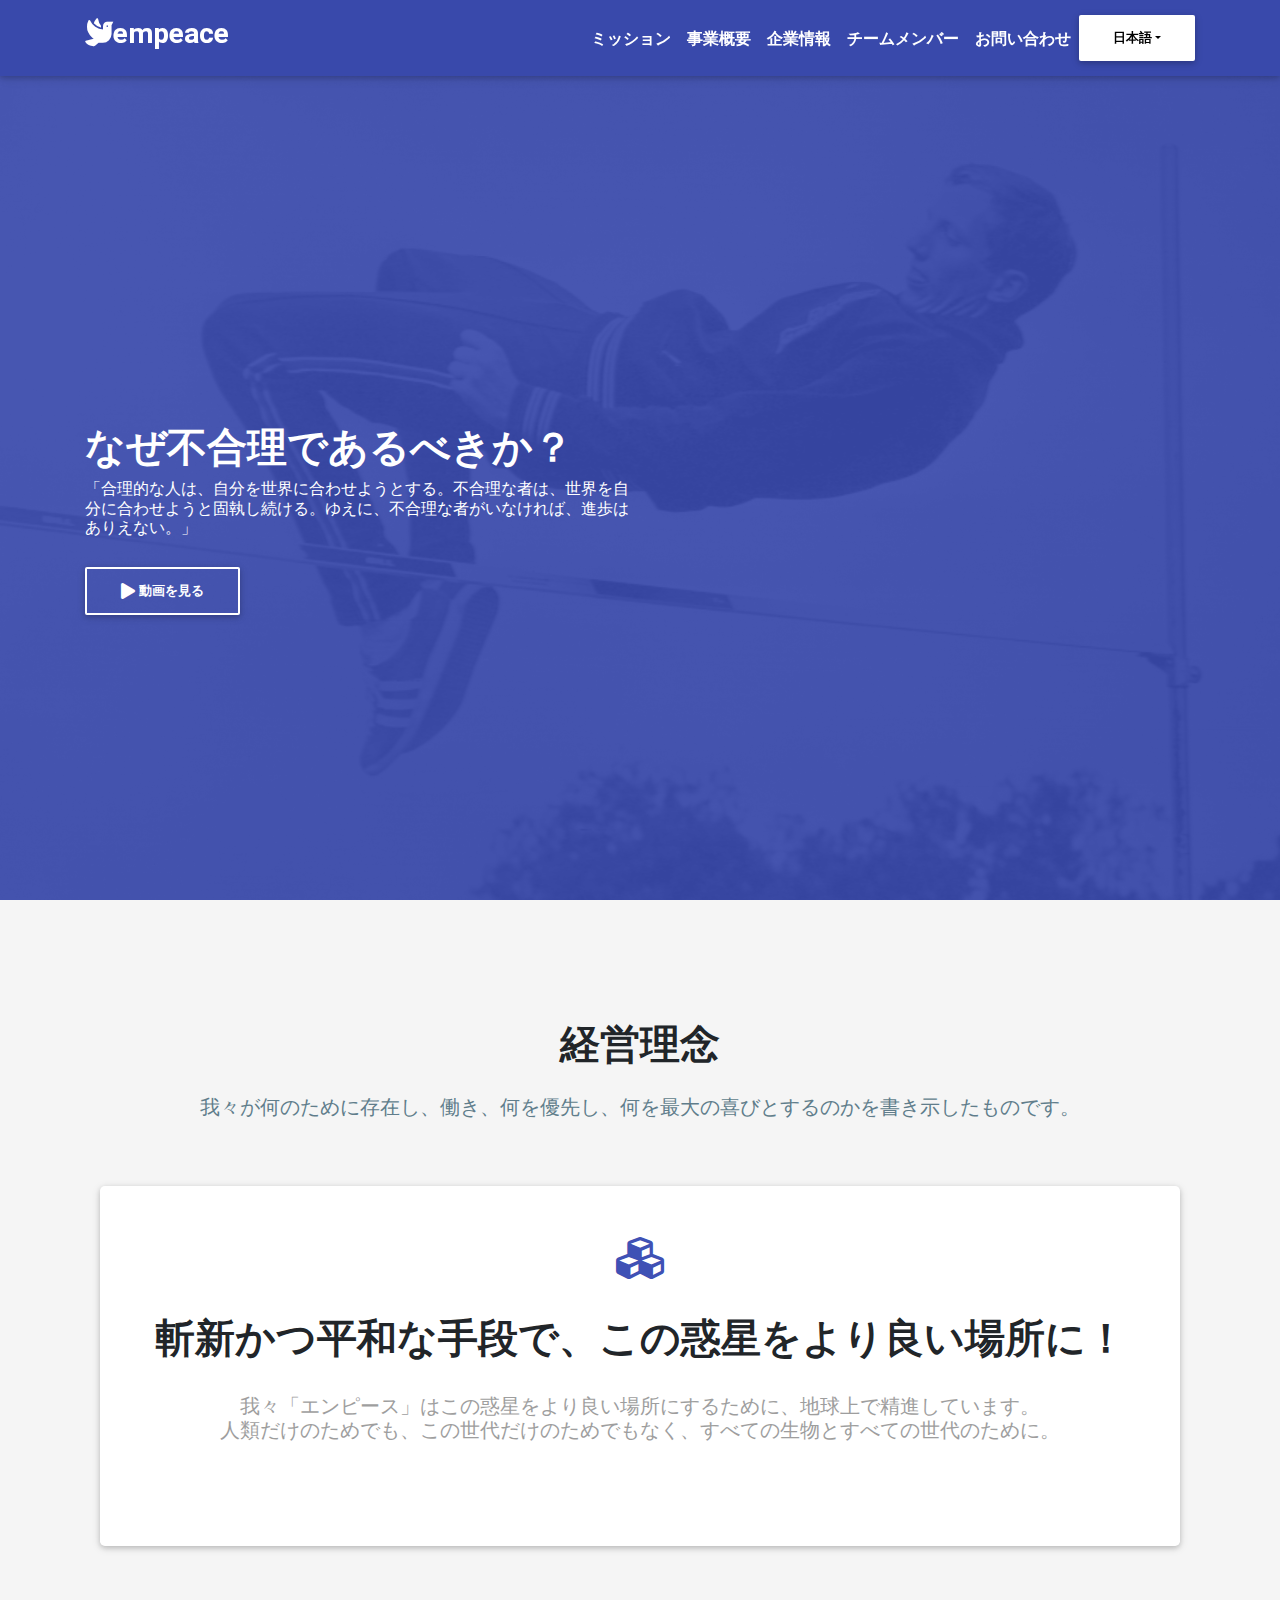
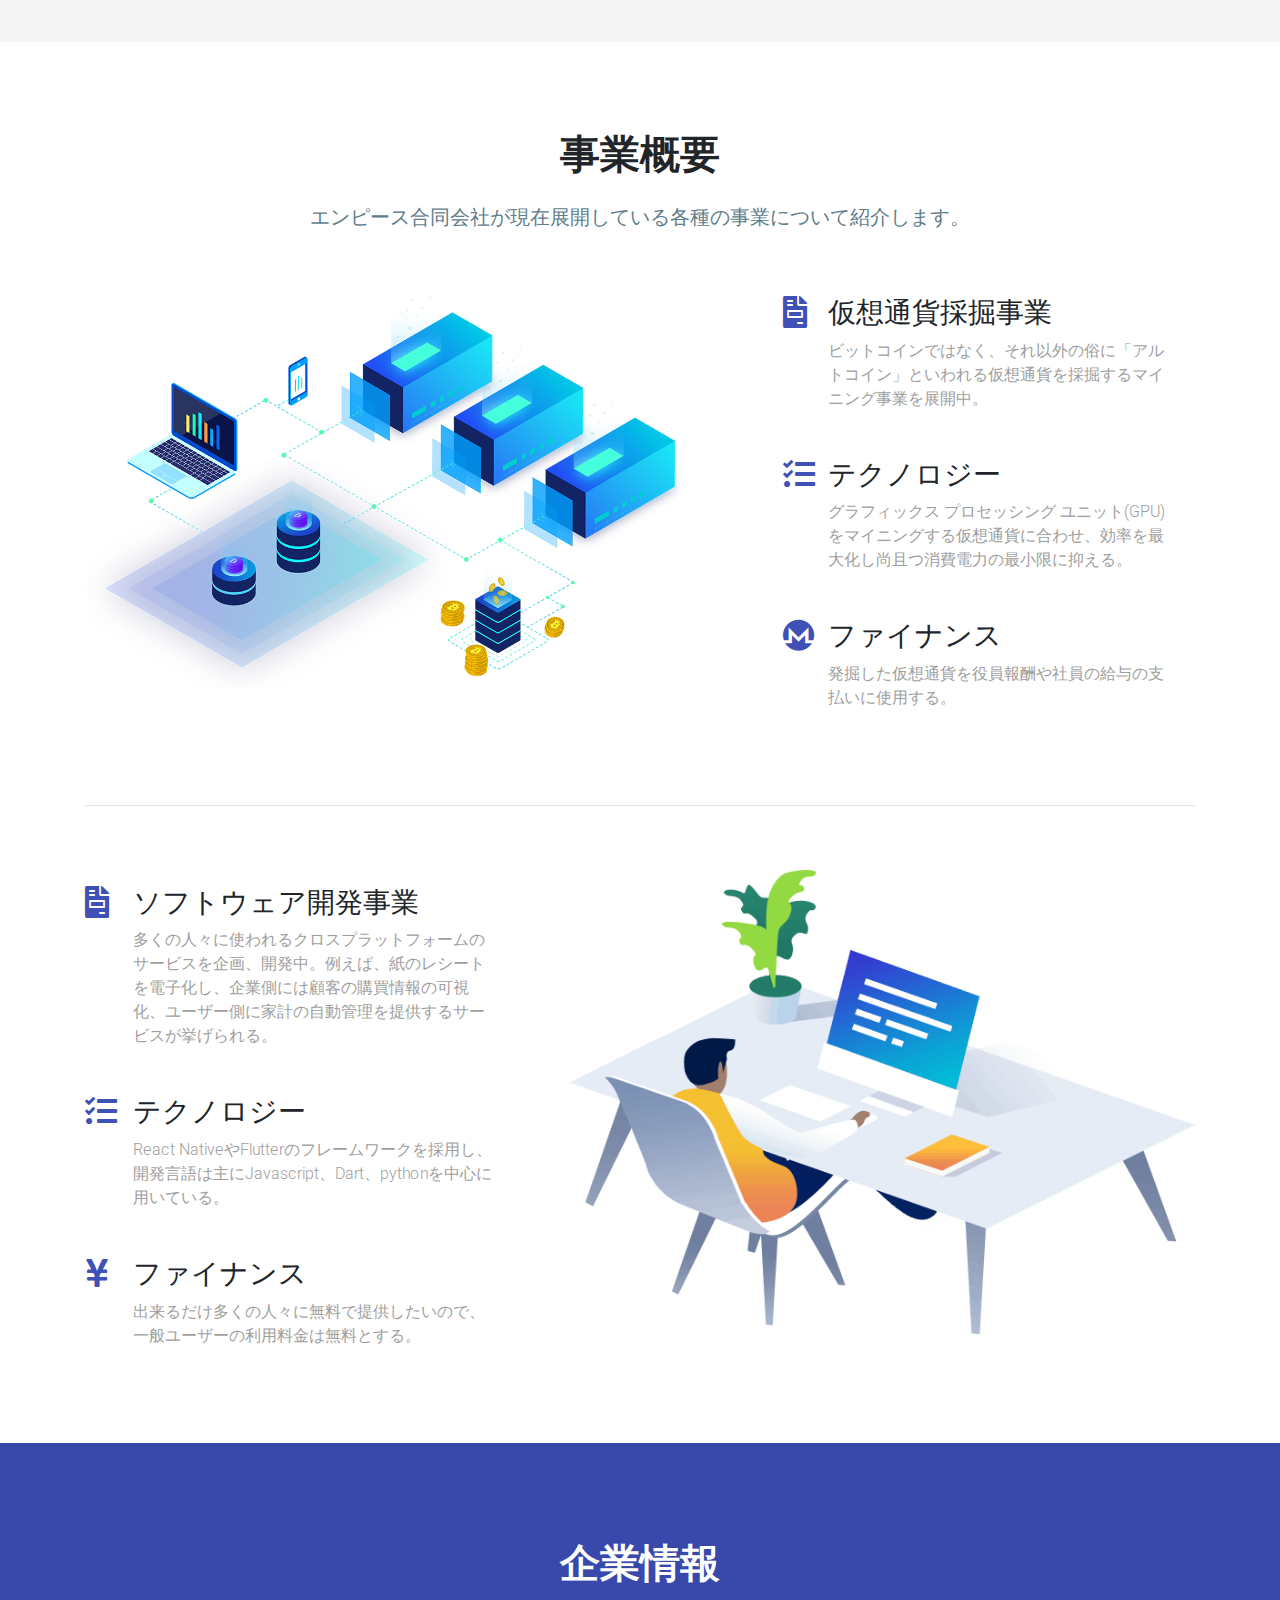
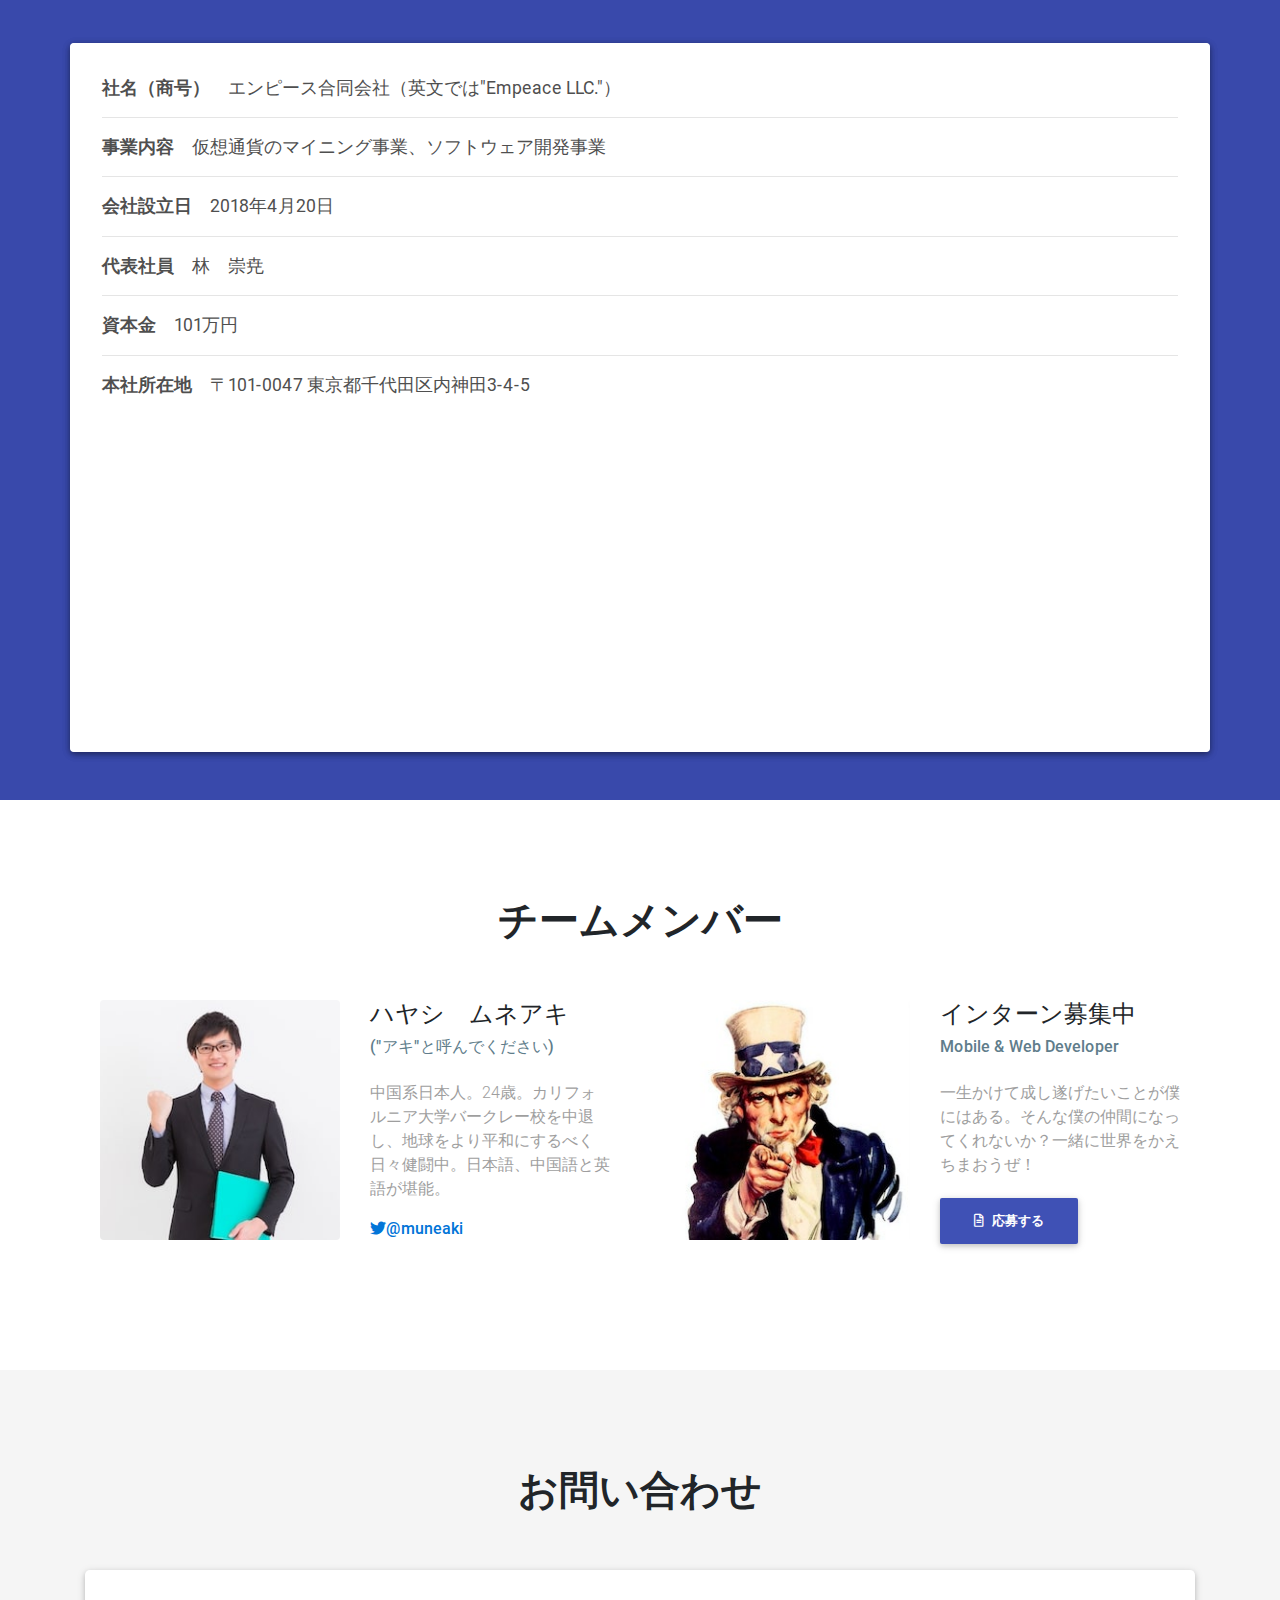
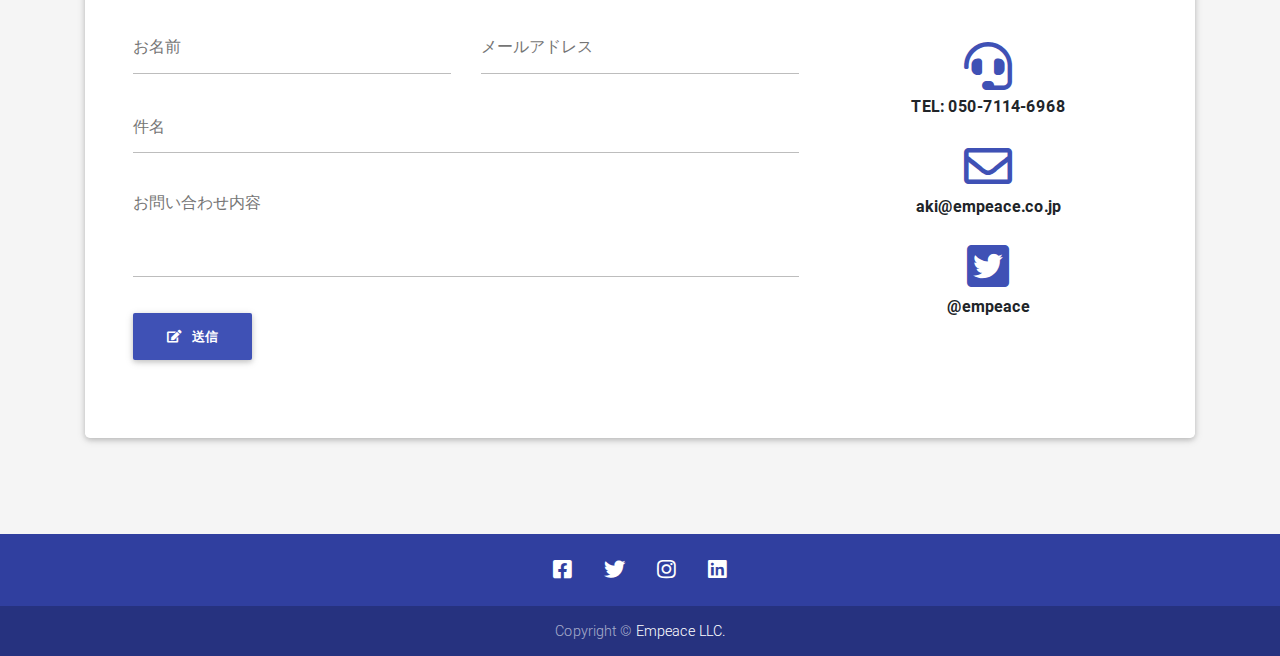
==== index.html @ ffdf7392 "Update index.html" ====
<!DOCTYPE html>
<html class="full-height" lang="ja">
  <head>
    <!-- Common meta tags for every page -->
    <meta charset="UTF-8">
    <meta http-equiv="X-UA-Compatible" content="IE=edge,chrome=1">
    <meta name="viewport" content="width=device-width,initial-scale=1">
    <link rel="canonical" href="https://empeace.co.jp/">
    <link rel="icon" href="img/favicon.ico" type="image/x-icon">
    <link rel="shortcut icon" type="image/ico" href="img/favicon.ico"/>
    <title>エンピース合同会社 | Empeace LLC.</title>
    <meta name="description" content="エンピース合同会社の企業サイトです。事業理念、事業概要、企業情報、チームメンバーなどについて紹介します。"/>
    <meta name="keywords" content="会社概要,　事業理念、事業概要、企業情報、チームメンバー, エンピース合同会社, empeace LLC, エンピース, empeace">
    <!-- Social graph for SNS -->
    <meta property="og:title" content="エンピース合同会社 | Empeace LLC.">
    <meta property="og:url" content="https://empeace.co.jp">
    <meta property="og:image" content="/img/icon.gif">
    <meta property="og:site_name" content="エンピース">
    <meta name="twitter:card" content="summary">
    <meta name="twitter:site" content="@empeacers">
    <!-- Links for stylesheet -->
    <link rel="stylesheet" href="https://use.fontawesome.com/releases/v5.4.1/css/all.css">
    <link href="css/bootstrap.min.css" rel="stylesheet">
    <link href="css/mdb.min.css" rel="stylesheet">
    <link href="styles/main.css" rel="stylesheet">
  </head>
<body id="top">
    <header>
      <!-- Navbar -->
      <nav class="navbar navbar-expand-lg navbar-dark fixed-top scrolling-navbar" id="navbar">
        <div class="container fadeInDown">
          <div class="wow fadeInDown"><a class="navbar-brand" href="#">
            <h4 class="h4-responsive font-bold"><i class="fas fa-dove"></i><strong>empeace</strong></h4></a> 
          </div>
          <button class="navbar-toggler" type="button" data-toggle="collapse" data-target="#navbarContent" aria-controls="navbarContent" aria-expanded="false" aria-label="Toggle navigation"><span class="navbar-toggler-icon"></span></button>
          <div class="collapse navbar-collapse" id="navbarContent">
            <ul class="navbar-nav ml-auto">
              <li class="nav-item"><a class="nav-link active font-bold" href="#mission"><strong>ミッション</strong></a></li>
              <li class="nav-item"><a class="nav-link font-bold" href="#projects"><strong>事業概要</strong> </a></li>
              <li class="nav-item"><a class="nav-link font-bold" href="#info"><strong>企業情報</strong></a></li>
              <li class="nav-item"><a class="nav-link font-bold" href="#team"><strong>チームメンバー</strong></a></li>
              <li class="nav-item"><a class="nav-link font-bold" href="#contact"><strong>お問い合わせ</strong></a></li>
            </ul>
       <div class="btn-group">







  <button class="btn btn-white dropdown-toggle" type="button" data-toggle="dropdown" aria-haspopup="true"
    aria-expanded="false"><strong>日本語</strong></button>
  <div class="dropdown-menu">
    <a class="dropdown-item text-center" href="/en/index.html"><strong>English</strong></a>
    <div class="dropdown-divider"></div>
    <a class="dropdown-item text-center text-black" href="/index.html"><strong>日本語</strong></a>
  </div>
      

      </div> 
       </div>
        </div>
      </nav>
  <!-- Intro Section-->
  <section class="view hm-gradient" id="intro">
    <div class="full-bg-img d-flex align-items-center">
      <div class="container">
        <div class="row no-gutters">
          <div class="col-md-10 col-lg-6 text-center text-md-left margins">
            <div class="white-text pt-5">
              <div class="wow fadeInLeft" data-wow-delay="0.3s">
              <h1 class="h1-responsive mt-5 pt-5 font-bold"><strong>なぜ不合理であるべきか？</strong></h1>
                <h6 class="h6-responsive pb-3">
                「合理的な人は、自分を世界に合わせようとする。不合理な者は、世界を自分に合わせようと固執し続ける。ゆえに、不合理な者がいなければ、進歩はありえない。」
                </h6>
              </div>
                <div class="wow fadeInUp" data-wow-delay="0.3s"><a class="btn btn-outline-white dark-grey-text font-bold ml-0" href="https://youtu.be/CZsH46Ek2ao?t=5" target="_blank"><i class="fa fa-play mr-1 white-text"></i><strong>動画を見る</strong></a>
                </div>
              </div>
            </div>
          </div>
        </div>
      </section>
    </header>
 <div id="content">
 <section class="text-center py-5 grey lighten-4" id="mission">
  <div class="container">
    <div class="wow fadeIn">
      <h2 class="text-center h1 pt-5 my-4"><strong>経営理念</strong></h2>
      <p class="px-3 mb-5 pb-3 lead blue-grey-text">我々が何のために存在し、働き、何を優先し、何を最大の喜びとするのかを書き示したものです。</p>
    </div>
    <div class="col-md-12 mb-r wow fadeInUp" data-wow-delay=".3s">
        <div class="card body pt-5">
          <i class="fa fa-cubes fa-3x pb-3 indigo-text"></i>
        <h1 class="h1-responsive mt-3 px-3 mb-3 font-bold"><strong>斬新かつ平和な手段で、この惑星をより良い場所に！</strong></h1>
         <div class="tex-center px-3 mt-3 pb-5 mb-5">
              <h6 class="h5-responsive px-3 lead  grey-text text-center">
                我々「エンピース」はこの惑星をより良い場所にするために、地球上で精進しています。<br/>
                人類だけのためでも、この世代だけのためでもなく、すべての生物とすべての世代のために。
              </h6>
         </div>
        </div>
      </div>
    </div>
  </div>
 </section>
 <section class="py-5" id="projects">
  <div class="container">
    <div class="wow fadeIn">
      <h2 class="text-center h1 my-4 pt-3"><strong>事業概要</strong></h2>
      <p class="px-3 mb-5 pb-3 lead blue-grey-text text-center">エンピース合同会社が現在展開している各種の事業について紹介します。</p>
    </div>
    <div class="row wow fadeIn" data-wow-delay=".3s">
      <div class="col-lg-8 col-xl-7 pr-lg-5 pb-5"><img class="img-fluid" src="img/mining.png" alt="project image"/></div>
      <div class="col-lg-4 col-xl-5 pl-lg-5 pb-3">
        <div class="row mb-3">
          <div class="col-1 mr-2"><i class="fas fa-file-invoice fa-2x indigo-text"></i></div>
          <div class="col-10">
            <h3 class="h3 font-bold">仮想通貨採掘事業</h3>
            <p class="grey-text">
            ビットコインではなく、それ以外の俗に「アルトコイン」といわれる仮想通貨を採掘するマイニング事業を展開中。</p>
          </div>
        </div>
        <div class="row mb-3">
          <div class="col-1 mr-2"><i class="fas fa-tasks py-3 fa-2x indigo-text"></i></div>
          <div class="col-10">
            <h3 class="h3 font-bold pt-3">テクノロジー</h3>
            <p class="grey-text">グラフィックス プロセッシング ユニット(GPU)をマイニングする仮想通貨に合わせ、効率を最大化し尚且つ消費電力の最小限に抑える。</p>
          </div>
        </div>
        <div class="row mb-5">
          <div class="col-1 mr-2"><i class="fab fa-monero py-3 fa-2x indigo-text"></i></div>
          <div class="col-10">
            <h3 class="h3 font-bold pt-3">ファイナンス</h3>
            <p class="grey-text">発掘した仮想通貨を役員報酬や社員の給与の支払いに使用する。</p>
          </div>
        </div>
      </div>
    </div>
    <hr/>
    <div class="row pt-5 wow fadeIn" data-wow-delay=".3s">
      <div class="col-lg-4 col-xl-5 mb-3">
        <div class="row mb-3 mt-3">
          <div class="col-1 mr-2"><i class="fas fa-file-invoice fa-2x indigo-text"></i></div>
          <div class="col-10">
            <h3 class="h3 font-bold">ソフトウェア開発事業</h3>
            <p class="grey-text">多くの人々に使われるクロスプラットフォームのサービスを企画、開発中。例えば、紙のレシートを電子化し、企業側には顧客の購買情報の可視化、ユーザー側に家計の自動管理を提供するサービスが挙げられる。</p>
          </div>
        </div>
        <div class="row mb-3">
           <div class="col-1 mr-2"><i class="fas fa-tasks py-3 fa-2x indigo-text"></i></div>
           <div class="col-10">
            <h3 class="h3 font-bold pt-3">テクノロジー</h3>
            <p class="grey-text">React NativeやFlutterのフレームワークを採用し、開発言語は主にJavascript、Dart、pythonを中心に用いている。</p>
          </div>
        </div>
        <div class="row mb-3">
           <div class="col-1 mr-2"><i class="fas fa-yen-sign py-3 fa-2x indigo-text"></i></div>
          <div class="col-10">
            <h3 class="h3 font-bold pt-3">ファイナンス</h3>
            <p class="grey-text">出来るだけ多くの人々に無料で提供したいので、一般ユーザーの利用料金は無料とする。</p>
          </div>
        </div>
      </div>
      <div class="col-lg-8 col-xl-7 mb-3"><img class="img-fluid" src="img/developing.png" alt="project image"/></div>
    </div>
  </div>
 </section>
 <section class="text-center py-5 indigo darken-1 text-white" id="info">
  <div class="container">
    <div class="wow fadeIn">
      <h2 class="h1 pt-5 pb-5"><strong>企業情報</strong></h2>
    </div>
    <div class="card row wow zoomIn">

          <div class="dark-grey-text  card d-flex  py-3 px-3 rounded text-md-left">
            <div class="card-body p-3">
              <ul class="list-unstyled">
                <li><p><strong>社名（商号）</strong>　エンピース合同会社（英文では"Empeace LLC."）</p></li><hr/>
                <li><p><strong>事業内容</strong>　仮想通貨のマイニング事業、ソフトウェア開発事業 </p></li><hr/>
                <li><p><strong>会社設立日</strong>　2018年4月20日</p></li><hr/>
                <li><p><strong>代表社員</strong>　林　崇尭</p></li><hr/>
                <li><p><strong>資本金</strong>　101万円</p></li><hr/>        
                <li><p><strong>本社所在地</strong>　〒101-0047 東京都千代田区内神田3-4-5</p>
                  <div class="googlemap">
                  <iframe src="https://www.google.com/maps/embed?pb=!1m18!1m12!1m3!1d3240.4611690372544!2d139.76684451525907!3d35.690267480192226!2m3!1f0!2f0!3f0!3m2!1i1024!2i768!4f13.1!3m3!1m2!1s0x60188c013df67bef%3A0x689b170a8fd87671!2z44CSMTAxLTAwNDcg5p2x5Lqs6YO95Y2D5Luj55Sw5Yy65YaF56We55Sw77yT5LiB55uu77yU4oiS77yV!5e0!3m2!1sja!2sjp!4v1539634268537&hl=ja"  frameborder="0" style="border:0" allowfullscreen></iframe>
                  </div><br/></li>
             </ul>
            </div>
          </div>
        </div>
      </div>
    </div>
  </div>
 </section>
 <section class="py-5" id="team">
  <div class="container">
    <div class="wow fadeIn">
      <h1 class="h1 pt-5 pb-5 text-center"><strong>チームメンバー</strong></h1>
    </div>
    <div class="row center-on-small-only">
      <div class="col-lg-6 col-md-12 mb-r wow fadeIn" data-wow-delay=".3s">
        <div class="col-md-6 float-left"><img class="img-fluid rounded  mb-3" src="img/aki.jpg" alt="team member"/></div>
         <div class="col-md-6 float-right">
          <div class="h4">ハヤシ　ムネアキ</div>
          <h6 class="font-bold blue-grey-text mb-4">("アキ"と呼んでください)</h6>
          <p class="grey-text">中国系日本人。24歳。カリフォルニア大学バークレー校を中退し、地球をより平和にするべく日々健闘中。日本語、中国語と英語が堪能。</p>
          <a href="https://twitter.com" target="_blank"><i class="fab fa-twitter"></i><span class="h6">@muneaki</span></a>
        </div>
      </div>
      <div class="col-lg-6 col-md-12 mb-r wow fadeIn" data-wow-delay=".3s">
        <div class="col-md-6 float-left"><img class="img-fluid rounded mb-3" src="img/I-WANT-YOU.jpg" alt="team member"/></div>
        <div class="col-md-6 float-right">
          <div class="h4">インターン募集中</div>
          <h6 class="font-bold blue-grey-text mb-4">Mobile & Web Developer</h6>
          <p class="grey-text">一生かけて成し遂げたいことが僕にはある。そんな僕の仲間になってくれないか？一緒に世界をかえちまおうぜ！</p>                
          <div class="center-on-small-only mb-4">
            <button class="btn btn-indigo btn-rounded ml-0" type="submit">
              <a href="https://docs.google.com/forms/d/e/1FAIpQLScu_4jj2ql03pMWBBXofvXPFcHM3SgLqIWoVuDqEA6NSux1wA/viewform?usp=sf_link" class="text-white"><i class="far fa-file-alt mr-2"></i><strong>応募する</strong></a>
            </button>
          </div>
        </div>
      </div>
    </div>
  </div>
 </section>
 <section id="contact" >
  <div class="grey lighten-4 py-5">
    <div class="container">
      <div class="wow fadeIn">
        <h2 class="h1 text-black pt-5 pb-5 text-center"><strong>お問い合わせ</strong></h1>
      </div>
      <div class="card mb-5 wow fadeInUp" data-wow-delay=".3s">
        <div class="card-body p-5">
          <div class="row">
            <div class="col-md-8">
              <form action="https://formspree.io/youremail@example.com" method="POST">
                <div class="row">
                  <div class="col-md-6">
                    <div class="md-form">
                      <input class="form-control" id="name" type="text" name="name" required="required"/>
                      <label for="name">お名前</label>
                    </div>
                  </div>
                  <div class="col-md-6">
                    <div class="md-form">
                      <input class="form-control" id="email" type="text" name="_replyto" required="required"/>
                      <label for="email">メールアドレス</label>
                    </div>
                  </div>
                </div>
                <div class="row">
                  <div class="col-md-12">
                    <div class="md-form">
                      <input class="form-control" id="subject" type="text" name="subject" required="required"/>
                      <label for="subject">件名</label>
                    </div>
                  </div>
                  <div class="col-md-12">
                    <div class="md-form">
                      <textarea class="md-textarea" id="message" name="message" required="required"></textarea>
                      <label for="message">お問い合わせ内容</label>
                    </div>
                  </div>
                </div>
                <div class="center-on-small-only mb-4">
                  <button class="btn btn-indigo btn-rounded ml-0" type="submit">
                    <i class="fas fa-edit mr-2"></i> <strong>送信</strong>
                  </button>
                </div>
              </form>
            </div>
            <div class="col-md-4">
              <ul class="list-unstyled text-center">
                <li class="mt-4"><i class="fas fa-headset indigo-text fa-3x"></i>
                  <p class="mt-1"><strong>TEL: 050-7114-6968</strong></p></li>
                <li class="mt-4"><i class="far fa-envelope indigo-text fa-3x"></i>
                  <p class="mt-1" ><strong>aki@empeace.co.jp</strong></p></li>
                <li class="mt-4"><i class="fab fa-twitter-square indigo-text fa-3x"></i>
                  <p class="mt-1" ><strong>@empeace</strong></p></li>
              </ul>
            </div>
          </div>
        </div>
      </div>
    </div>
  </div>
 </section></div>
    <footer class="page-footer indigo darken-2 center-on-small-only pt-0 mt-0">
      <div class="container">
        <div class="row">
          <div class="col-md-12">
            <div class="mb-5 flex-center">
              <a class="px-3"><i class="fab fa-facebook-square fa-lg white-text"></i></a>
              <a class="px-3"><i class="fab fa-twitter fa-lg white-text"></i></a>
              <a class="px-3"><i class="fab fa-instagram fa-lg white-text"></i></a>
              <a class="px-3"><i class="fab fa-linkedin fa-lg white-text"></i></a>
            </div>
          </div>
        </div>
      </div>
      <div class="footer-copyright">
        <div class="container-fluid">
          <p> Copyright © <a href="#top">Empeace LLC.</a></p>
        </div>
      </div>
    </footer>
    <!-- Links for javascript -->
    <script type="text/javascript" src="js/jquery-3.2.1.min.js"></script>
    <script type="text/javascript" src="js/popper.min.js"></script>
    <script type="text/javascript" src="js/bootstrap.min.js"></script>
    <script type="text/javascript" src="js/mdb.min.js"></script>
    <script type="text/javascript" src="scripts/main.js"></script>
    <script>new WOW().init();</script>
  </body>
</html>
---- styles/main.css ----
#intro {
  background: url("../img/dick-fosbury.jpg") no-repeat top right;
  background-size: cover;
}

.top-nav-collapse {
  background-color: #3949ab !important;
}

.navbar:not(.top-nav-collapse) {
  background-color: #3949ab !important;
}

#navbarContent{
  text-align: center;
}


@media (max-width: 768px) {
  .navbar:not(.top-nav-collapse) {
    background: #3949ab !important;
  }
}

#intro .h6 {
  font-weight: 300;
  line-height: 1.7;
}

.hm-gradient .full-bg-img {
  background: rgba(57,73,171, 0.93);
}


@media (max-width: 450px) {
  .margins {
    margin-right: 1rem;
    margin-left: 1rem;
  }
}

#info .lead {
  opacity: 0.7;
}

#info ul li {
  font-size: 1.1em;
}

.googlemap {
position: relative;
padding-bottom: 45%;
padding-top: 30px;
height: 0;
overflow: hidden;
}
 
.googlemap iframe,
.googlemap object,
.googlemap embed {
position: absolute;
top: 0;
left: 0;
width: 100%;
height: 100%;
max-height: 300px;
}
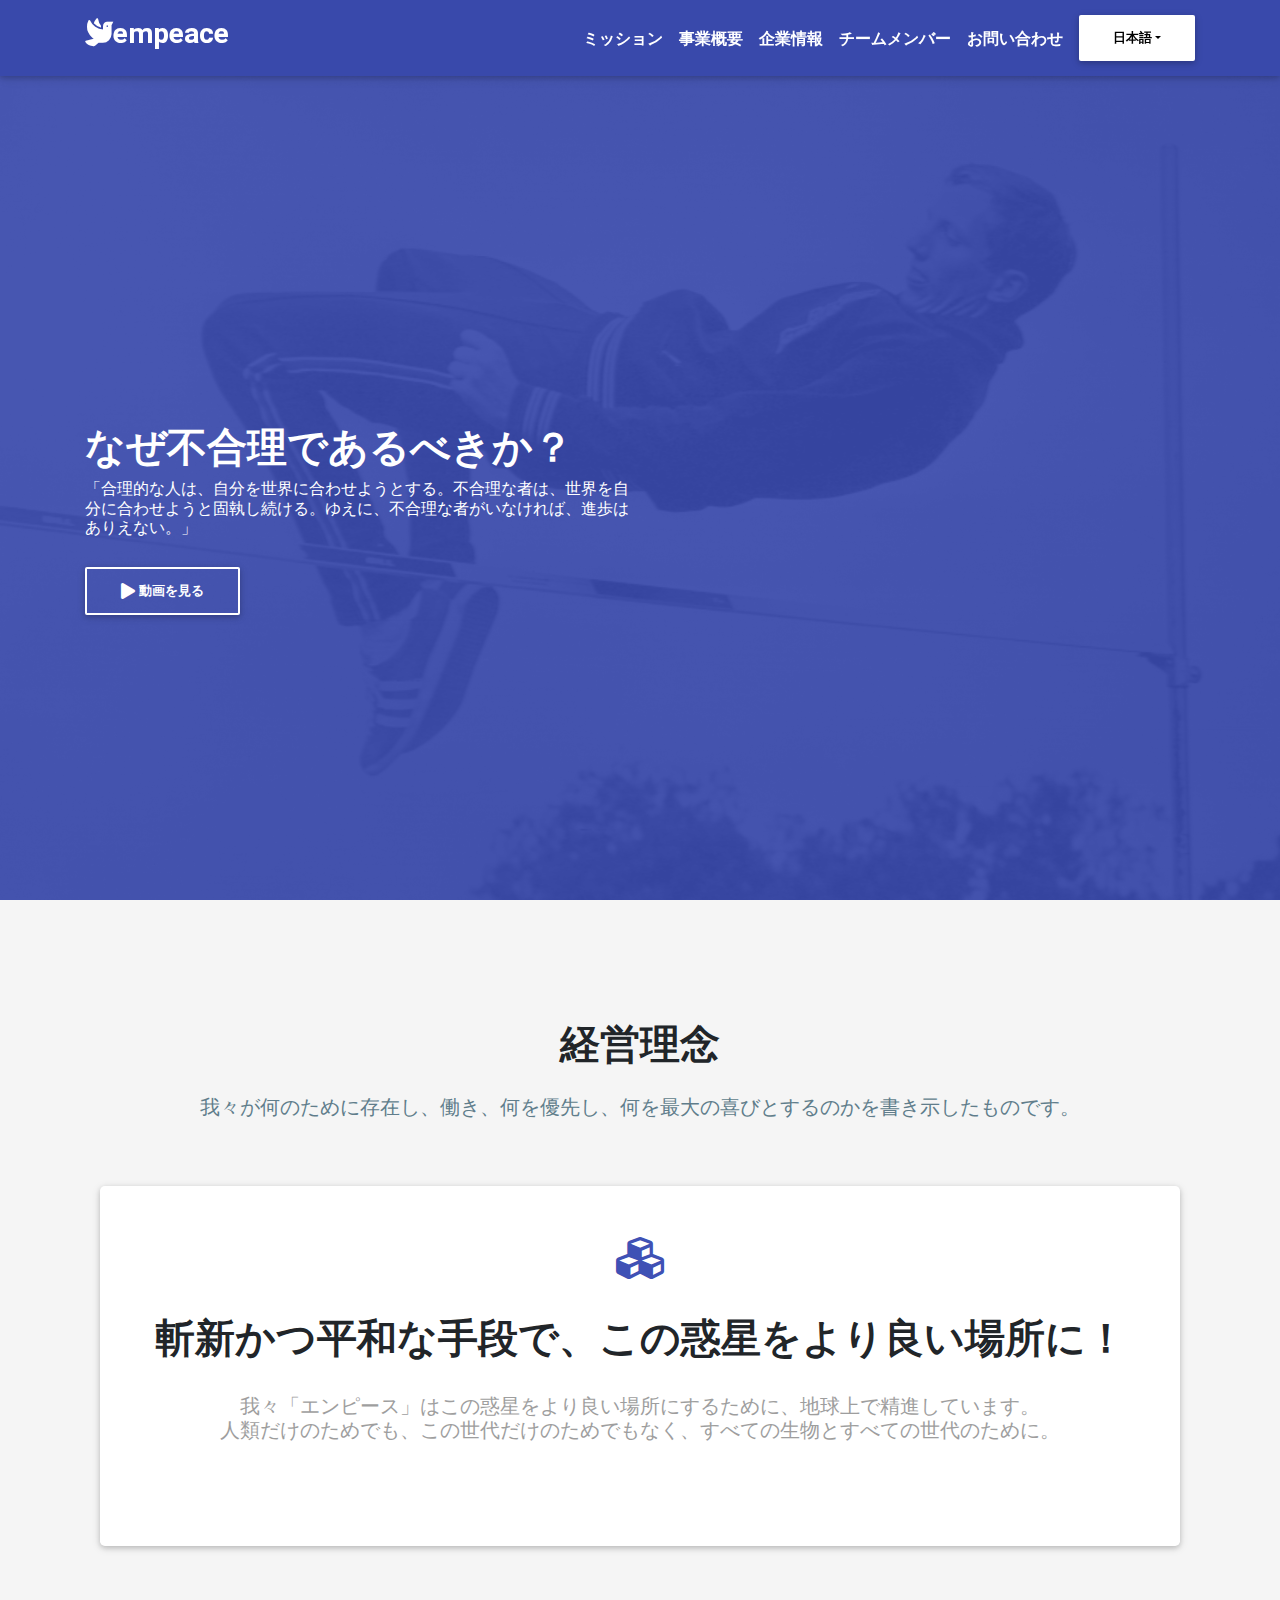
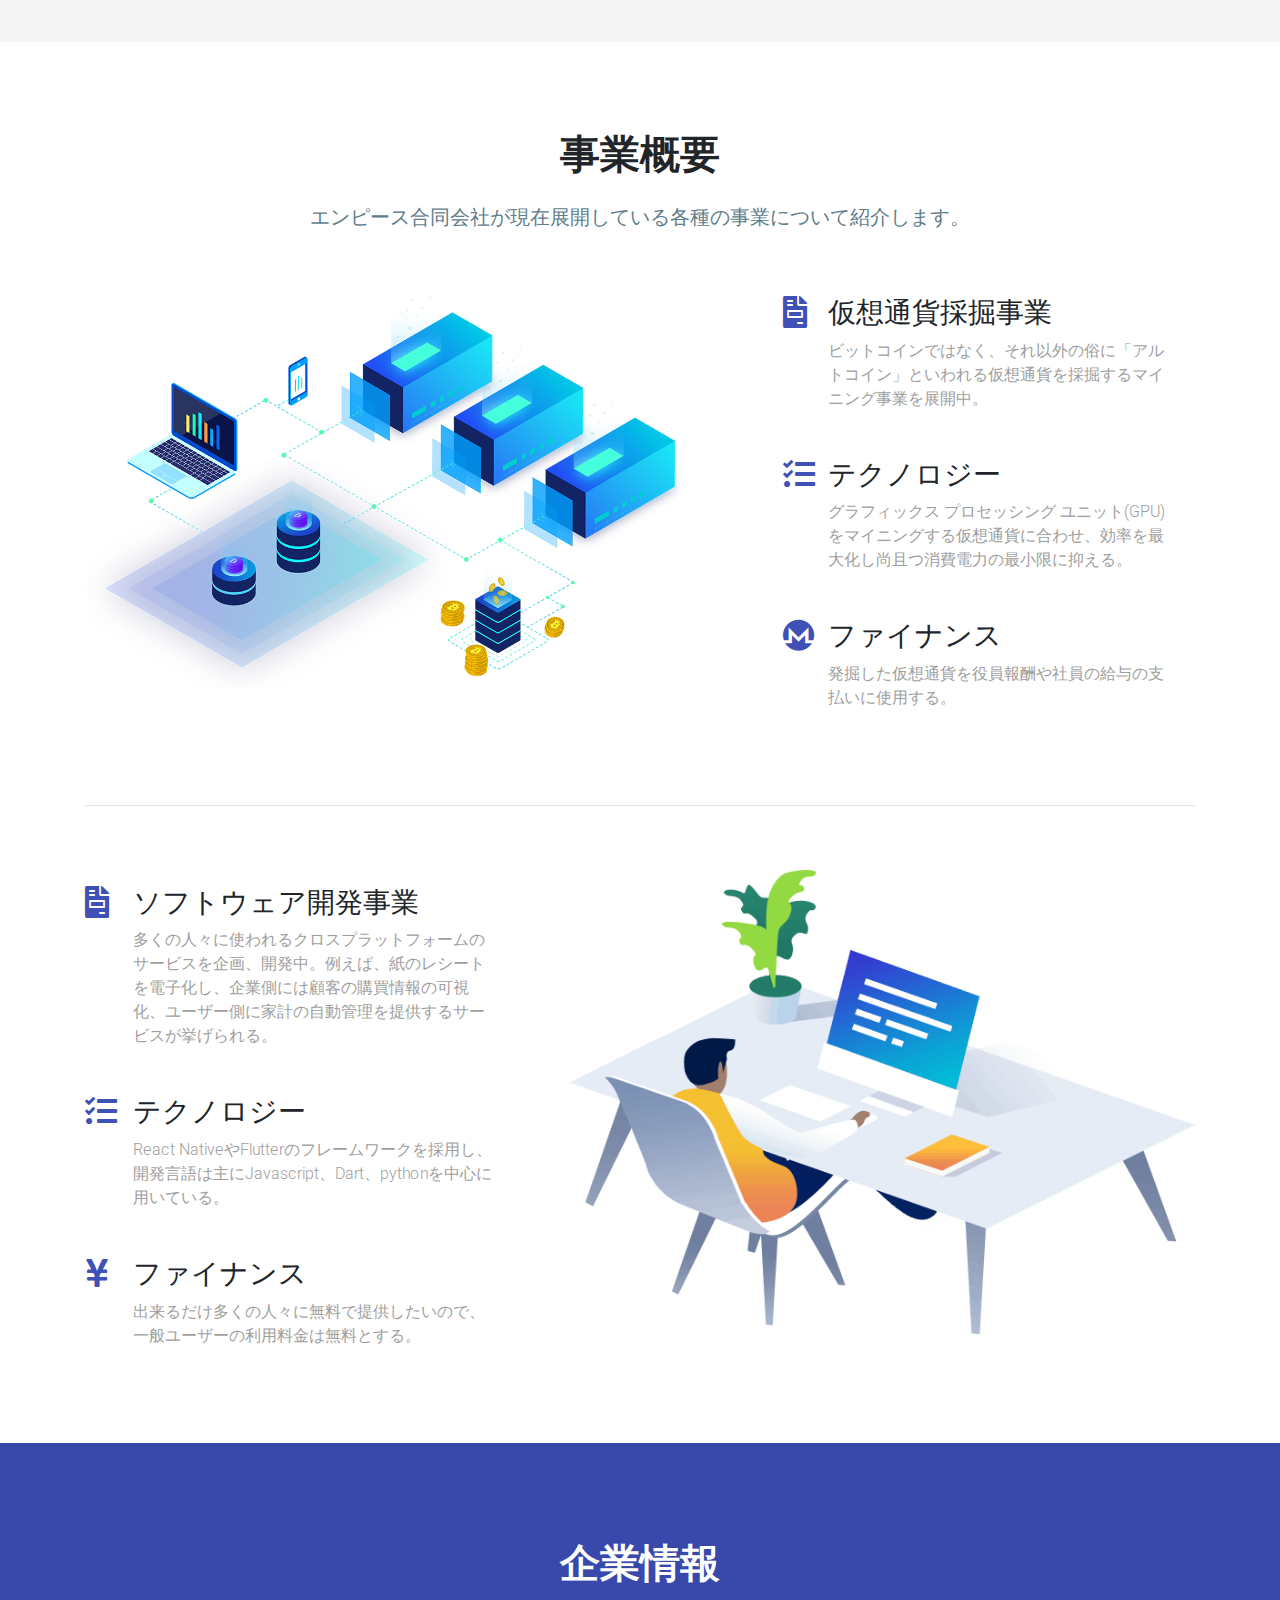
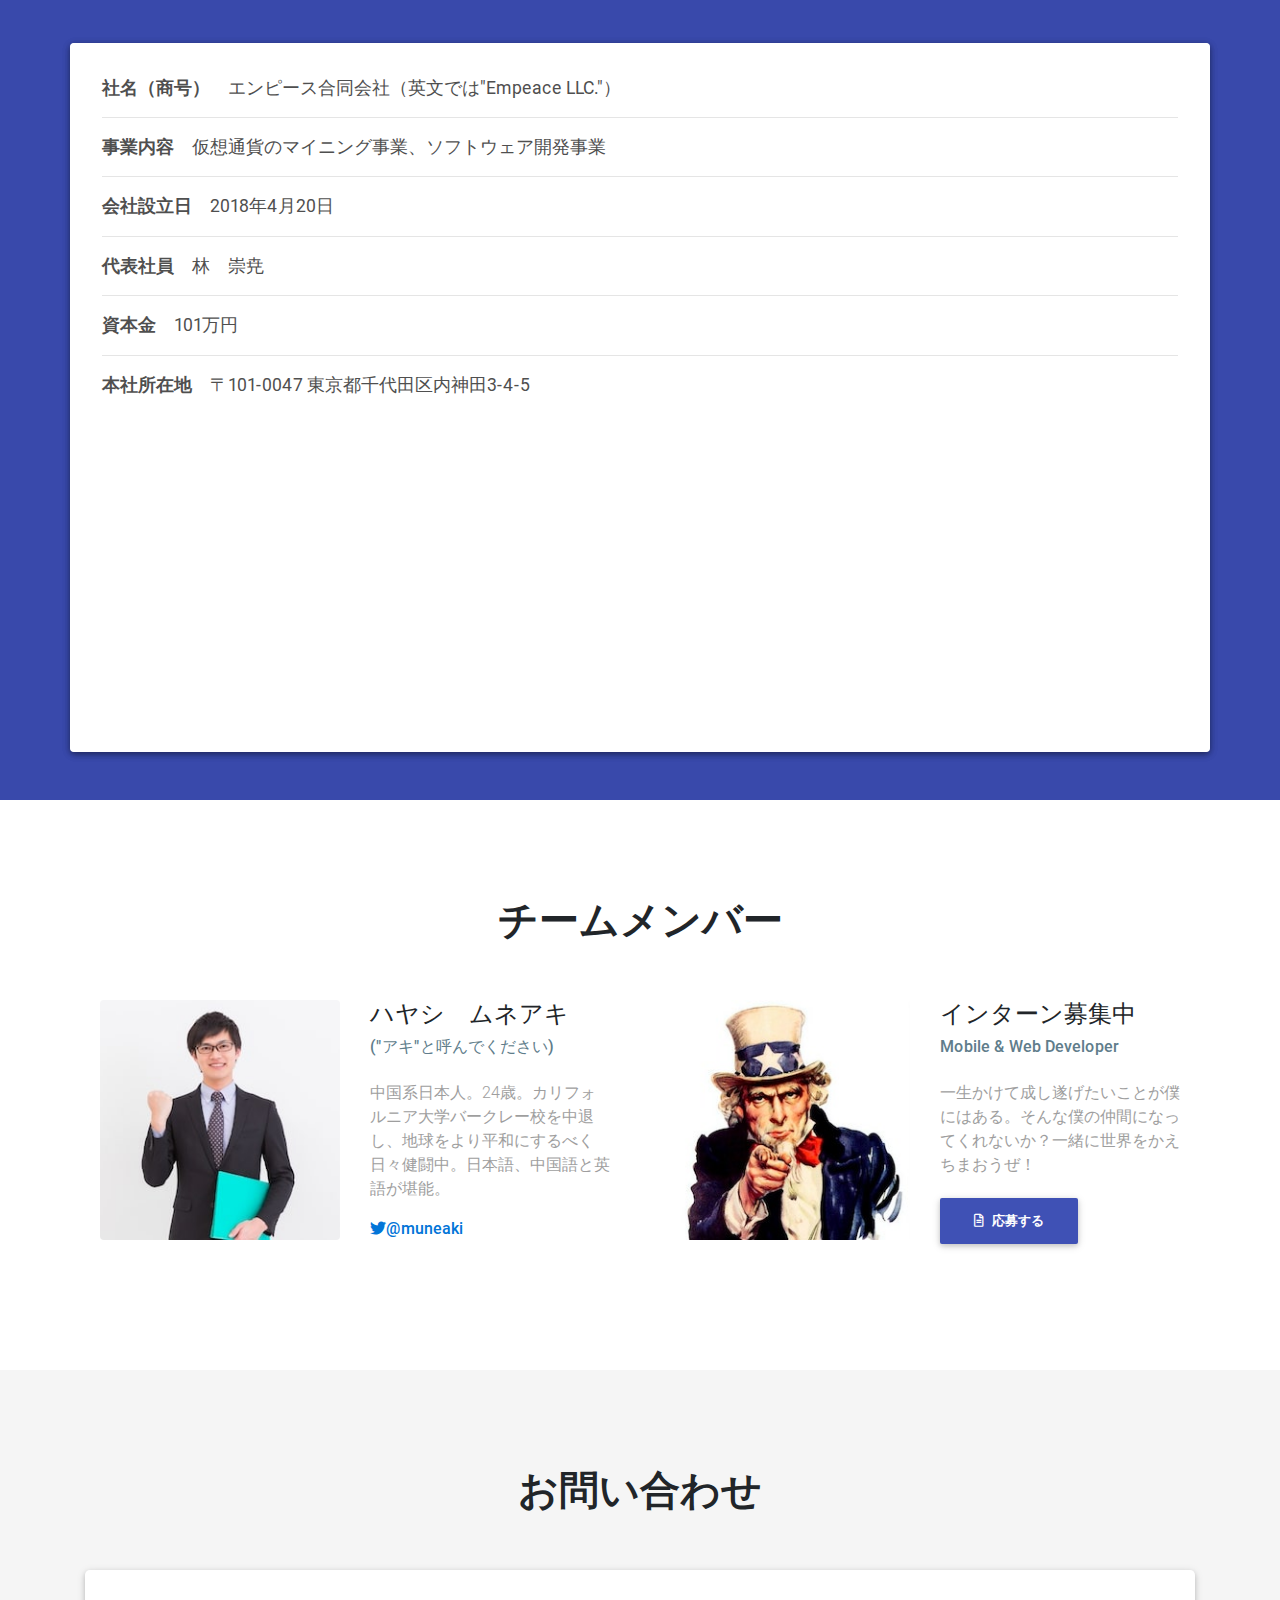
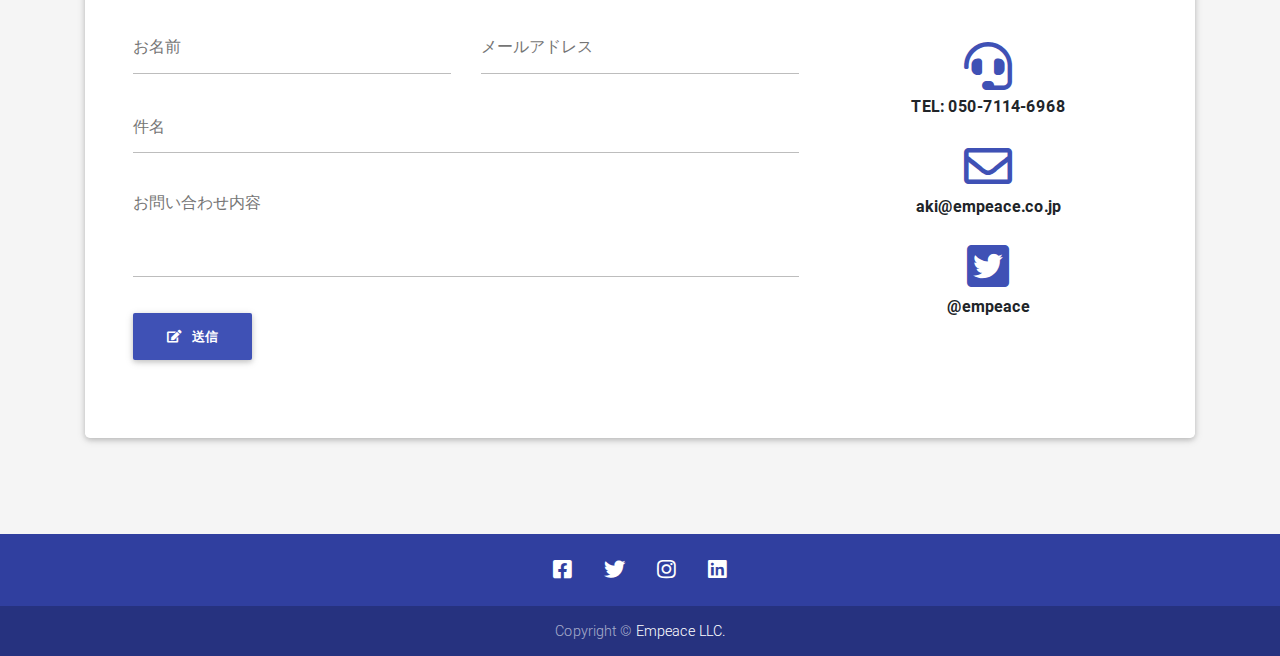
==== commit 4802915a: "imporved" ====
--- a/index.html
+++ b/index.html
@@ -44,17 +44,14 @@
        <div class="btn-group">
 
 
-
-
-
-
-
-  <button class="btn btn-white dropdown-toggle" type="button" data-toggle="dropdown" aria-haspopup="true"
+  <button class="btn ml-2 btn-white dropdown-toggle" type="button" data-toggle="dropdown" aria-haspopup="true"
     aria-expanded="false"><strong>日本語</strong></button>
-  <div class="dropdown-menu">
-    <a class="dropdown-item text-center" href="/en/index.html"><strong>English</strong></a>
+  <div class="dropdown-menu my-1">
+    <a class="dropdown-item text-center" href="https://www.empeace.co.jp/en/"><strong>English</strong></a>
     <div class="dropdown-divider"></div>
-    <a class="dropdown-item text-center text-black" href="/index.html"><strong>日本語</strong></a>
+    <a class="dropdown-item text-center" href="https://www.empeace.co.jp/cn/"><strong>简体中文</strong></a>
+    <div class="dropdown-divider"></div>
+    <a class="dropdown-item text-center text-black" href="https://www.empeace.co.jp/en/"><strong>日本語</strong></a>
   </div>
       
 
--- a/styles/main.css
+++ b/styles/main.css
@@ -13,6 +13,10 @@
 
 #navbarContent{
   text-align: center;
+}
+
+.dropdown-menu a:hover { 
+  background: #3949ab !important;
 }
 
 
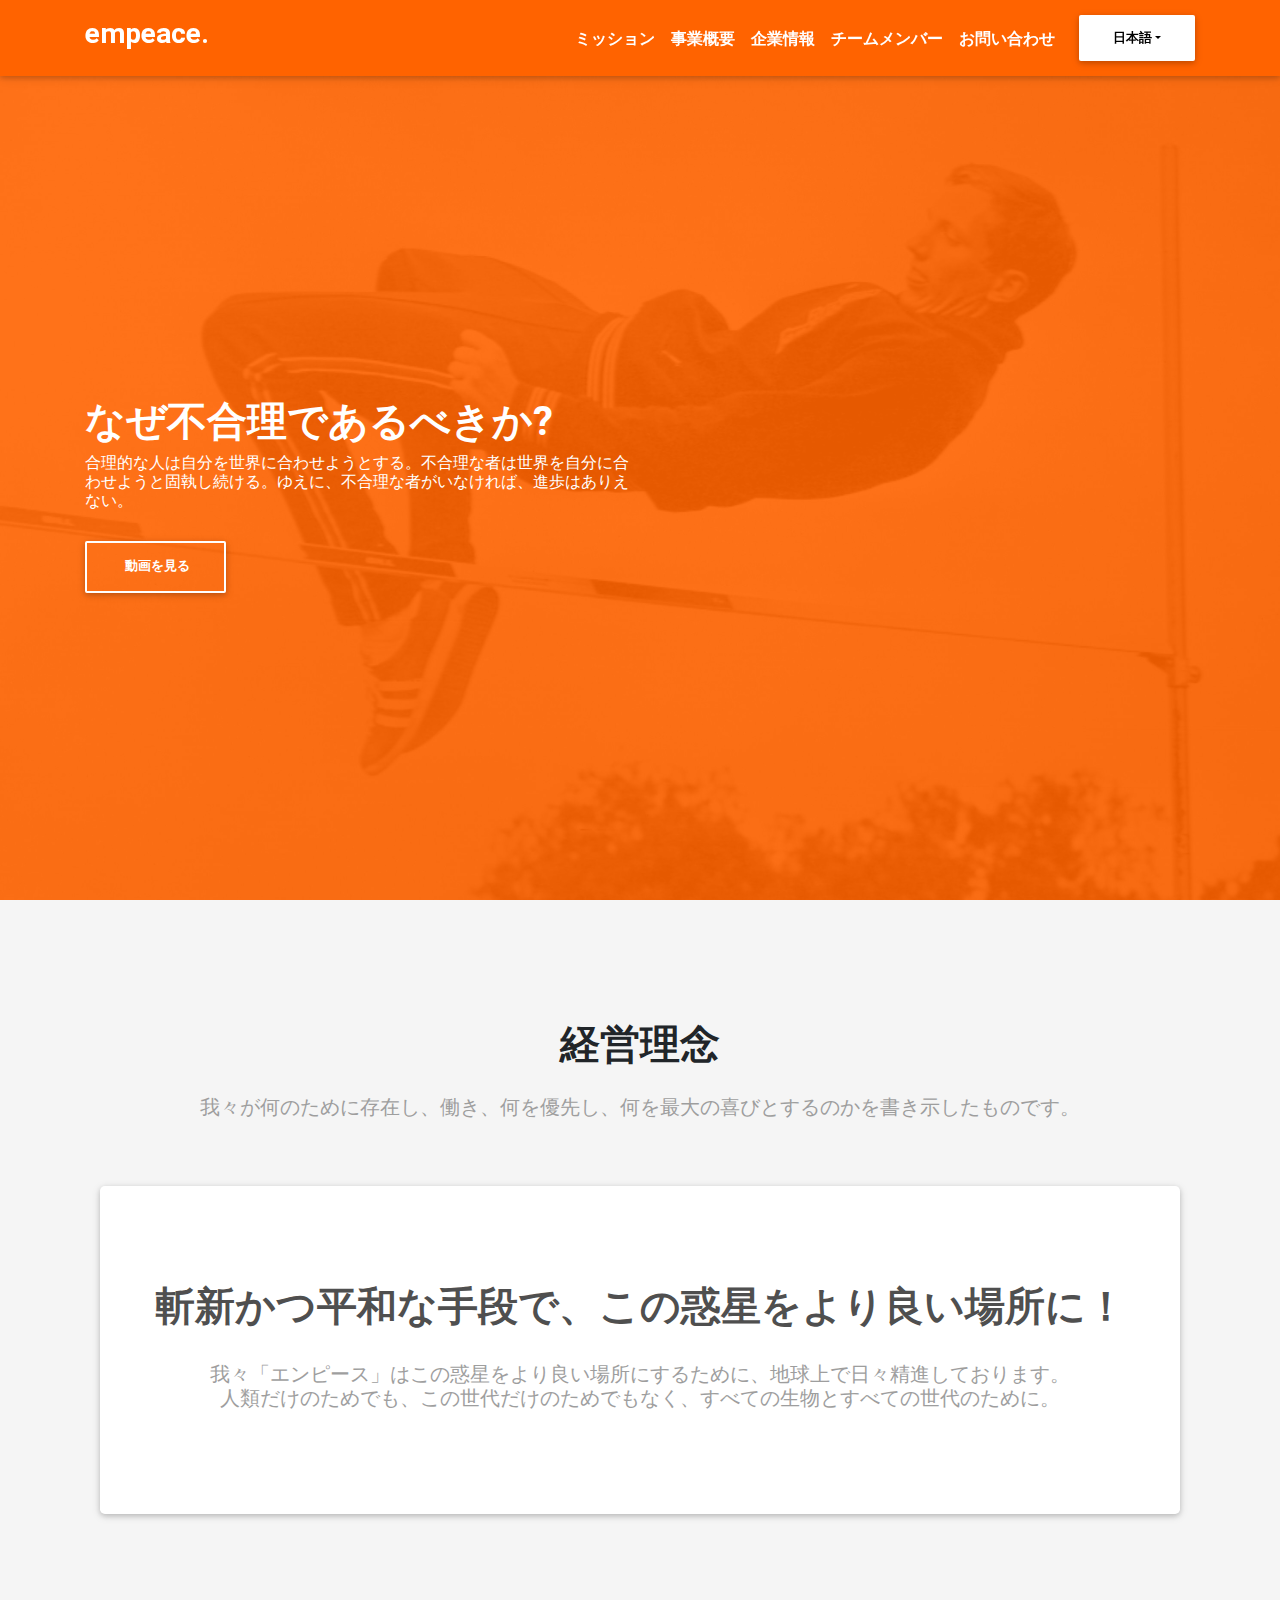
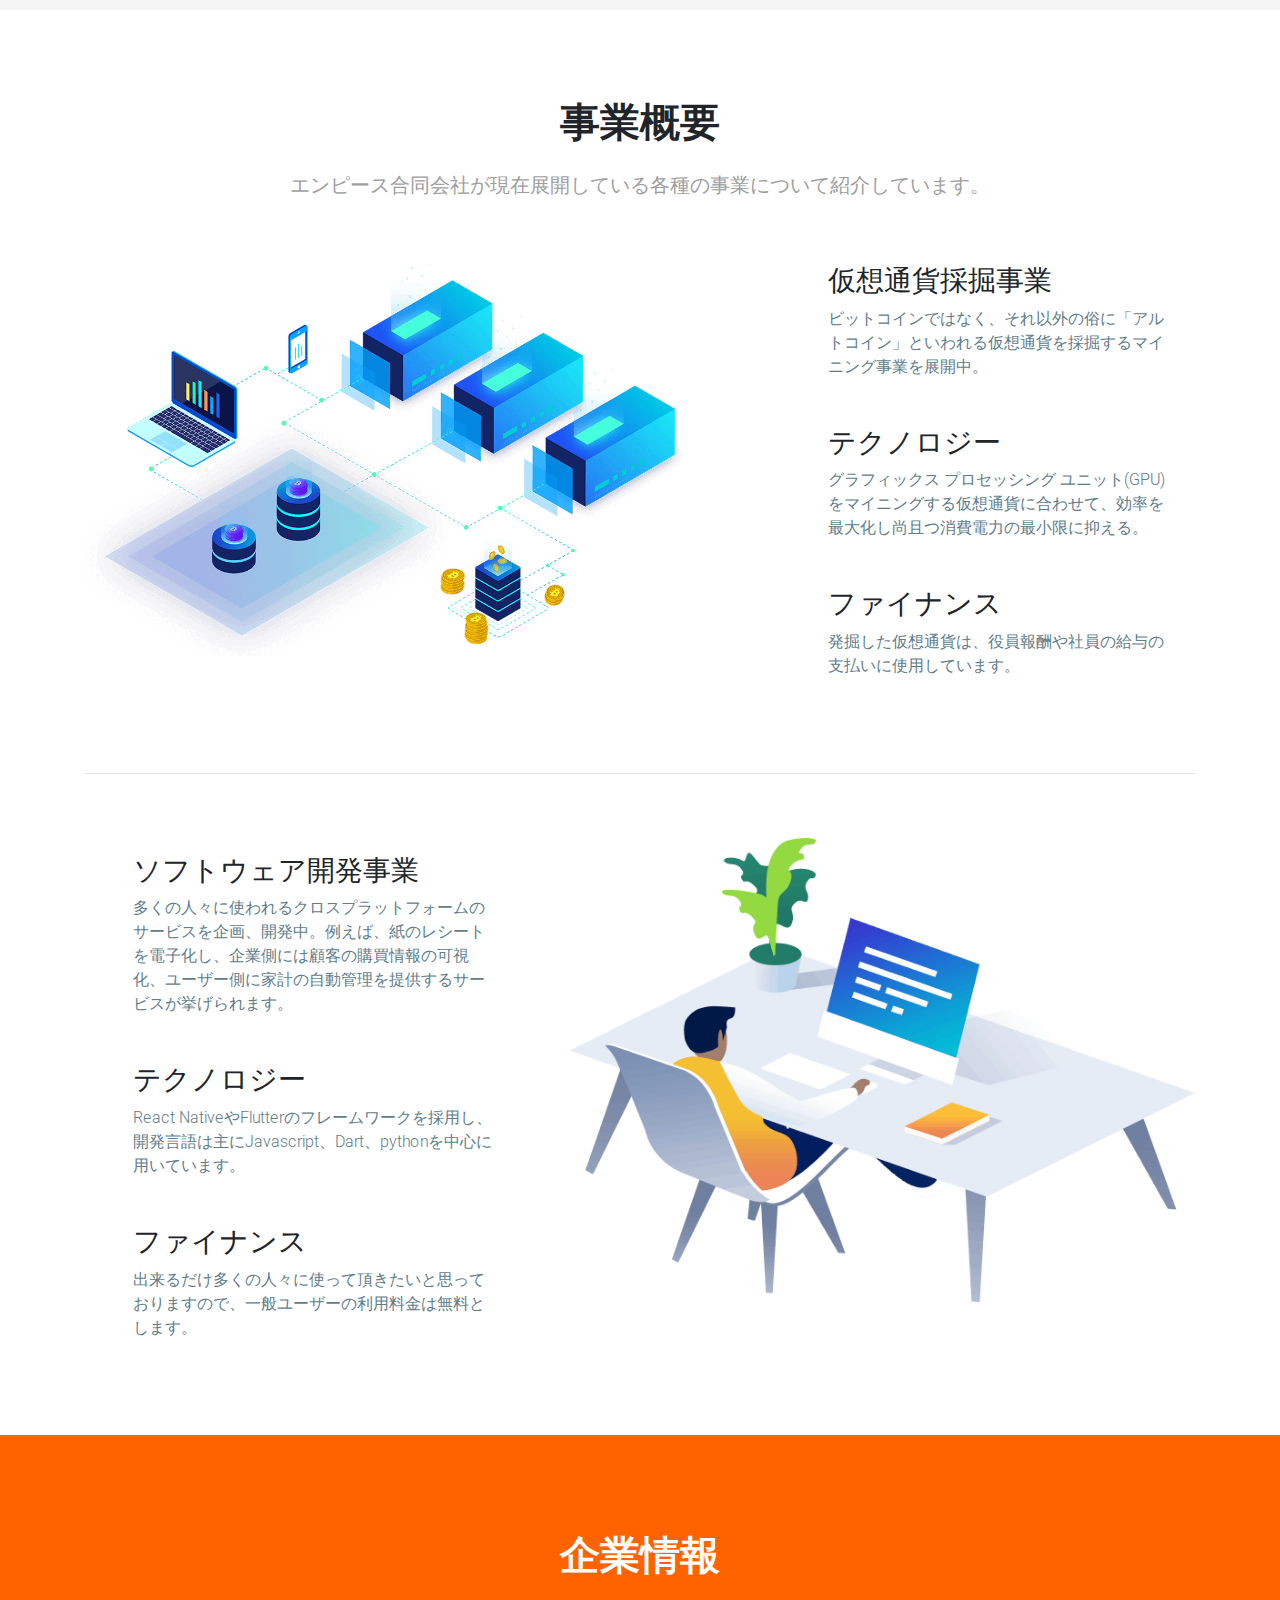
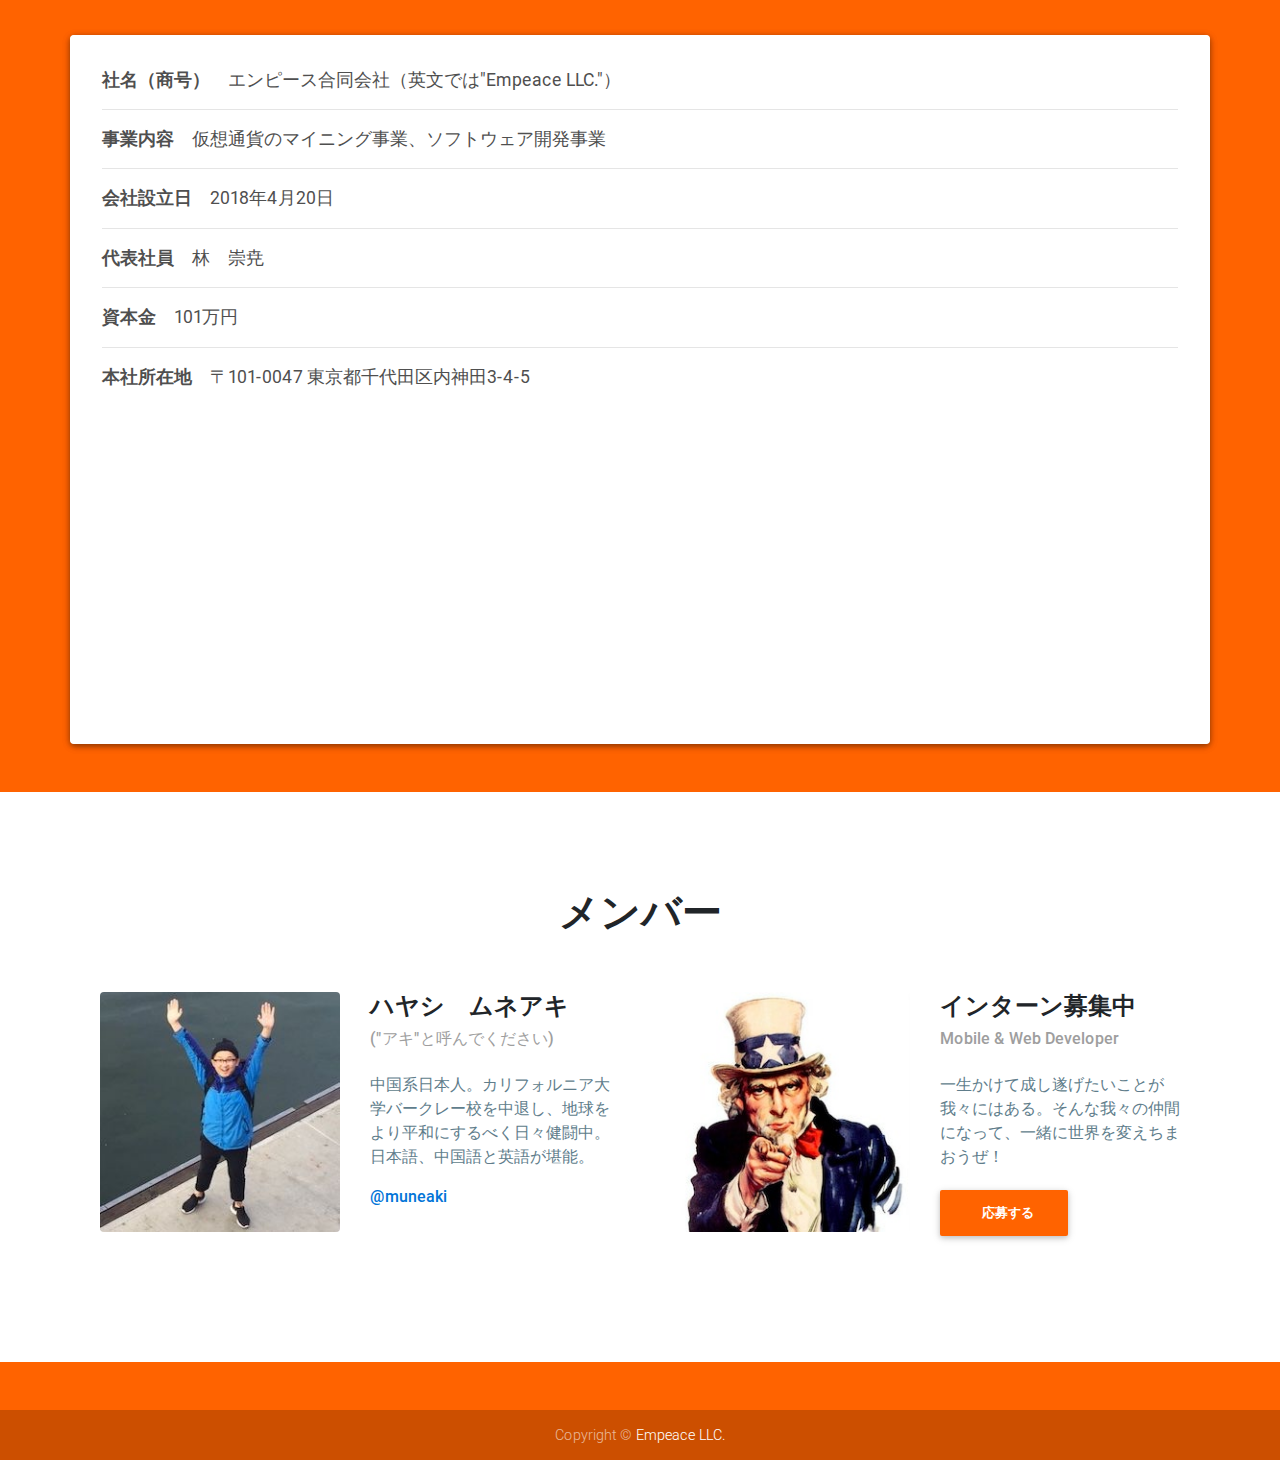
==== commit f588c0aa: "massive improvement" ====
--- a/index.html
+++ b/index.html
@@ -19,7 +19,7 @@
     <meta name="twitter:card" content="summary">
     <meta name="twitter:site" content="@empeacers">
     <!-- Links for stylesheet -->
-    <link rel="stylesheet" href="https://use.fontawesome.com/releases/v5.4.1/css/all.css">
+    <link href="https://use.fontawesome.com/releases/v5.6.3/css/all.css" integrity="sha384-UHRtZLI+pbxtHCWp1t77Bi1L4ZtiqrqD80Kn4Z8NTSRyMA2Fd33n5dQ8lWUE00s/" crossorigin="anonymous" rel="stylesheet">
     <link href="css/bootstrap.min.css" rel="stylesheet">
     <link href="css/mdb.min.css" rel="stylesheet">
     <link href="styles/main.css" rel="stylesheet">
@@ -30,31 +30,28 @@
       <nav class="navbar navbar-expand-lg navbar-dark fixed-top scrolling-navbar" id="navbar">
         <div class="container fadeInDown">
           <div class="wow fadeInDown"><a class="navbar-brand" href="#">
-            <h4 class="h4-responsive font-bold"><i class="fas fa-dove"></i><strong>empeace</strong></h4></a> 
+            <h4 class="h4-responsive font-bold"><i class="fas fa-dove"></i><strong class="brand-name">empeace.</strong></h4></a> 
           </div>
           <button class="navbar-toggler" type="button" data-toggle="collapse" data-target="#navbarContent" aria-controls="navbarContent" aria-expanded="false" aria-label="Toggle navigation"><span class="navbar-toggler-icon"></span></button>
           <div class="collapse navbar-collapse" id="navbarContent">
             <ul class="navbar-nav ml-auto">
-              <li class="nav-item"><a class="nav-link active font-bold" href="#mission"><strong>ミッション</strong></a></li>
+              <li class="nav-item"><a class="nav-link font-bold" href="#mission"><strong>ミッション</strong></a></li>
               <li class="nav-item"><a class="nav-link font-bold" href="#projects"><strong>事業概要</strong> </a></li>
               <li class="nav-item"><a class="nav-link font-bold" href="#info"><strong>企業情報</strong></a></li>
               <li class="nav-item"><a class="nav-link font-bold" href="#team"><strong>チームメンバー</strong></a></li>
-              <li class="nav-item"><a class="nav-link font-bold" href="#contact"><strong>お問い合わせ</strong></a></li>
+              <li class="nav-item"><a target="_blank" class="nav-link font-bold" href="https://docs.google.com/forms/d/e/1FAIpQLScVMT5wExOXqJw-L7GUg9pgSazkHCbDuOIkW1D0xrk6nWj79g/viewform?usp=sf_link"><strong>お問い合わせ</strong></a></li>
             </ul>
        <div class="btn-group">
-
-
-  <button class="btn ml-2 btn-white dropdown-toggle" type="button" data-toggle="dropdown" aria-haspopup="true"
+        <button class="btn ml-3 btn-white dropdown-toggle" type="button" data-toggle="dropdown" aria-haspopup="true"
     aria-expanded="false"><strong>日本語</strong></button>
-  <div class="dropdown-menu my-1">
-    <a class="dropdown-item text-center" href="https://www.empeace.co.jp/en/"><strong>English</strong></a>
-    <div class="dropdown-divider"></div>
-    <a class="dropdown-item text-center" href="https://www.empeace.co.jp/cn/"><strong>简体中文</strong></a>
-    <div class="dropdown-divider"></div>
-    <a class="dropdown-item text-center text-black" href="https://www.empeace.co.jp/en/"><strong>日本語</strong></a>
-  </div>
-      
-
+        <div class="dropdown-menu my-1">
+          <a class="dropdown-item text-center" href="/en/"><strong class="font-bold">English</strong></a>
+          <div class="dropdown-divider"></div>
+          <a class="dropdown-item text-center" href="/cn/"><strong class="font-bold">简体中文</strong></a>
+          <div class="dropdown-divider"></div>
+          <a class="dropdown-item active text-center" href="index.html">
+            <strong class="font-bold text-white">日本語</strong></a>
+        </div>
       </div> 
        </div>
         </div>
@@ -67,12 +64,11 @@
           <div class="col-md-10 col-lg-6 text-center text-md-left margins">
             <div class="white-text pt-5">
               <div class="wow fadeInLeft" data-wow-delay="0.3s">
-              <h1 class="h1-responsive mt-5 pt-5 font-bold"><strong>なぜ不合理であるべきか？</strong></h1>
-                <h6 class="h6-responsive pb-3">
-                「合理的な人は、自分を世界に合わせようとする。不合理な者は、世界を自分に合わせようと固執し続ける。ゆえに、不合理な者がいなければ、進歩はありえない。」
+              <h1 class="h1-responsive mt-50 pt-5 font-bold"><strong>なぜ不合理であるべきか?</strong></h1>
+                <h6 class="h6-responsive pb-3 font-bold">合理的な人は自分を世界に合わせようとする。不合理な者は世界を自分に合わせようと固執し続ける。ゆえに、不合理な者がいなければ、進歩はありえない。
                 </h6>
               </div>
-                <div class="wow fadeInUp" data-wow-delay="0.3s"><a class="btn btn-outline-white dark-grey-text font-bold ml-0" href="https://youtu.be/CZsH46Ek2ao?t=5" target="_blank"><i class="fa fa-play mr-1 white-text"></i><strong>動画を見る</strong></a>
+                <div class="wow fadeInUp" data-wow-delay="0.3s"><a class="btn btn-outline-white text-white font-bold ml-0" href="https://youtu.be/CZsH46Ek2ao?t=5" target="_blank"><i class="fa fa-play mr-1 text-white"></i><strong class="text-white">動画を見る</strong></a>
                 </div>
               </div>
             </div>
@@ -85,15 +81,15 @@
   <div class="container">
     <div class="wow fadeIn">
       <h2 class="text-center h1 pt-5 my-4"><strong>経営理念</strong></h2>
-      <p class="px-3 mb-5 pb-3 lead blue-grey-text">我々が何のために存在し、働き、何を優先し、何を最大の喜びとするのかを書き示したものです。</p>
+      <p class="px-3 mb-5 pb-3 lead grey-text">我々が何のために存在し、働き、何を優先し、何を最大の喜びとするのかを書き示したものです。</p>
     </div>
     <div class="col-md-12 mb-r wow fadeInUp" data-wow-delay=".3s">
         <div class="card body pt-5">
-          <i class="fa fa-cubes fa-3x pb-3 indigo-text"></i>
-        <h1 class="h1-responsive mt-3 px-3 mb-3 font-bold"><strong>斬新かつ平和な手段で、この惑星をより良い場所に！</strong></h1>
+          <i class="fa fa-cubes fa-3x pb-3 pt-3 icons"></i>
+        <h1 class="h1-responsive dark-grey-text mt-3 px-3 mb-3 font-bold"><strong>斬新かつ平和な手段で、この惑星をより良い場所に！</strong></h1>
          <div class="tex-center px-3 mt-3 pb-5 mb-5">
-              <h6 class="h5-responsive px-3 lead  grey-text text-center">
-                我々「エンピース」はこの惑星をより良い場所にするために、地球上で精進しています。<br/>
+              <h6 class="h5-responsive px-3 lead grey-text text-center">
+                我々「エンピース」はこの惑星をより良い場所にするために、地球上で日々精進しております。<br/>
                 人類だけのためでも、この世代だけのためでもなく、すべての生物とすべての世代のために。
               </h6>
          </div>
@@ -106,31 +102,31 @@
   <div class="container">
     <div class="wow fadeIn">
       <h2 class="text-center h1 my-4 pt-3"><strong>事業概要</strong></h2>
-      <p class="px-3 mb-5 pb-3 lead blue-grey-text text-center">エンピース合同会社が現在展開している各種の事業について紹介します。</p>
+      <p class="px-3 mb-5 pb-3 lead grey-text text-center">エンピース合同会社が現在展開している各種の事業について紹介しています。</p>
     </div>
     <div class="row wow fadeIn" data-wow-delay=".3s">
       <div class="col-lg-8 col-xl-7 pr-lg-5 pb-5"><img class="img-fluid" src="img/mining.png" alt="project image"/></div>
       <div class="col-lg-4 col-xl-5 pl-lg-5 pb-3">
         <div class="row mb-3">
-          <div class="col-1 mr-2"><i class="fas fa-file-invoice fa-2x indigo-text"></i></div>
+          <div class="col-1 mr-2"><i class="fas fa-file-invoice fa-2x icons"></i></div>
           <div class="col-10">
             <h3 class="h3 font-bold">仮想通貨採掘事業</h3>
-            <p class="grey-text">
+            <p class="blue-grey-text">
             ビットコインではなく、それ以外の俗に「アルトコイン」といわれる仮想通貨を採掘するマイニング事業を展開中。</p>
           </div>
         </div>
         <div class="row mb-3">
-          <div class="col-1 mr-2"><i class="fas fa-tasks py-3 fa-2x indigo-text"></i></div>
+          <div class="col-1 mr-2"><i class="fas fa-tasks py-3 fa-2x icons"></i></div>
           <div class="col-10">
             <h3 class="h3 font-bold pt-3">テクノロジー</h3>
-            <p class="grey-text">グラフィックス プロセッシング ユニット(GPU)をマイニングする仮想通貨に合わせ、効率を最大化し尚且つ消費電力の最小限に抑える。</p>
+            <p class="blue-grey-text">グラフィックス プロセッシング ユニット(GPU)をマイニングする仮想通貨に合わせて、効率を最大化し尚且つ消費電力の最小限に抑える。</p>
           </div>
         </div>
         <div class="row mb-5">
-          <div class="col-1 mr-2"><i class="fab fa-monero py-3 fa-2x indigo-text"></i></div>
+          <div class="col-1 mr-2"><i class="fab fa-monero py-3 fa-2x icons"></i></div>
           <div class="col-10">
             <h3 class="h3 font-bold pt-3">ファイナンス</h3>
-            <p class="grey-text">発掘した仮想通貨を役員報酬や社員の給与の支払いに使用する。</p>
+            <p class="blue-grey-text">発掘した仮想通貨は、役員報酬や社員の給与の支払いに使用しています。</p>
           </div>
         </div>
       </div>
@@ -139,24 +135,24 @@
     <div class="row pt-5 wow fadeIn" data-wow-delay=".3s">
       <div class="col-lg-4 col-xl-5 mb-3">
         <div class="row mb-3 mt-3">
-          <div class="col-1 mr-2"><i class="fas fa-file-invoice fa-2x indigo-text"></i></div>
+          <div class="col-1 mr-2"><i class="fas fa-file-invoice fa-2x icons"></i></div>
           <div class="col-10">
             <h3 class="h3 font-bold">ソフトウェア開発事業</h3>
-            <p class="grey-text">多くの人々に使われるクロスプラットフォームのサービスを企画、開発中。例えば、紙のレシートを電子化し、企業側には顧客の購買情報の可視化、ユーザー側に家計の自動管理を提供するサービスが挙げられる。</p>
-          </div>
-        </div>
-        <div class="row mb-3">
-           <div class="col-1 mr-2"><i class="fas fa-tasks py-3 fa-2x indigo-text"></i></div>
+            <p class="blue-grey-text">多くの人々に使われるクロスプラットフォームのサービスを企画、開発中。例えば、紙のレシートを電子化し、企業側には顧客の購買情報の可視化、ユーザー側に家計の自動管理を提供するサービスが挙げられます。</p>
+          </div>
+        </div>
+        <div class="row mb-3">
+           <div class="col-1 mr-2"><i class="fas fa-tasks py-3 fa-2x icons"></i></div>
            <div class="col-10">
             <h3 class="h3 font-bold pt-3">テクノロジー</h3>
-            <p class="grey-text">React NativeやFlutterのフレームワークを採用し、開発言語は主にJavascript、Dart、pythonを中心に用いている。</p>
-          </div>
-        </div>
-        <div class="row mb-3">
-           <div class="col-1 mr-2"><i class="fas fa-yen-sign py-3 fa-2x indigo-text"></i></div>
+            <p class="blue-grey-text">React NativeやFlutterのフレームワークを採用し、開発言語は主にJavascript、Dart、pythonを中心に用いています。</p>
+          </div>
+        </div>
+        <div class="row mb-3">
+           <div class="col-1 mr-2"><i class="fas fa-yen-sign py-3 fa-2x icons"></i></div>
           <div class="col-10">
             <h3 class="h3 font-bold pt-3">ファイナンス</h3>
-            <p class="grey-text">出来るだけ多くの人々に無料で提供したいので、一般ユーザーの利用料金は無料とする。</p>
+            <p class="blue-grey-text">出来るだけ多くの人々に使って頂きたいと思っておりますので、一般ユーザーの利用料金は無料とします。</p>
           </div>
         </div>
       </div>
@@ -164,13 +160,12 @@
     </div>
   </div>
  </section>
- <section class="text-center py-5 indigo darken-1 text-white" id="info">
+ <section class="text-center py-5 orenges text-white" id="info">
   <div class="container">
     <div class="wow fadeIn">
       <h2 class="h1 pt-5 pb-5"><strong>企業情報</strong></h2>
     </div>
     <div class="card row wow zoomIn">
-
           <div class="dark-grey-text  card d-flex  py-3 px-3 rounded text-md-left">
             <div class="card-body p-3">
               <ul class="list-unstyled">
@@ -194,98 +189,36 @@
  <section class="py-5" id="team">
   <div class="container">
     <div class="wow fadeIn">
-      <h1 class="h1 pt-5 pb-5 text-center"><strong>チームメンバー</strong></h1>
+      <h1 class="h1 pt-5 pb-5 text-center"><strong>メンバー</strong></h1>
     </div>
     <div class="row center-on-small-only">
       <div class="col-lg-6 col-md-12 mb-r wow fadeIn" data-wow-delay=".3s">
         <div class="col-md-6 float-left"><img class="img-fluid rounded  mb-3" src="img/aki.jpg" alt="team member"/></div>
          <div class="col-md-6 float-right">
-          <div class="h4">ハヤシ　ムネアキ</div>
-          <h6 class="font-bold blue-grey-text mb-4">("アキ"と呼んでください)</h6>
-          <p class="grey-text">中国系日本人。24歳。カリフォルニア大学バークレー校を中退し、地球をより平和にするべく日々健闘中。日本語、中国語と英語が堪能。</p>
+          <div class="h4 font-bold"><strong>ハヤシ　ムネアキ</strong></div>
+          <h6 class="font-bold grey-text mb-4">("アキ"と呼んでください)</h6>
+          <p class="blue-grey-text">中国系日本人。カリフォルニア大学バークレー校を中退し、地球をより平和にするべく日々健闘中。日本語、中国語と英語が堪能。</p>
           <a href="https://twitter.com" target="_blank"><i class="fab fa-twitter"></i><span class="h6">@muneaki</span></a>
         </div>
       </div>
       <div class="col-lg-6 col-md-12 mb-r wow fadeIn" data-wow-delay=".3s">
         <div class="col-md-6 float-left"><img class="img-fluid rounded mb-3" src="img/I-WANT-YOU.jpg" alt="team member"/></div>
         <div class="col-md-6 float-right">
-          <div class="h4">インターン募集中</div>
-          <h6 class="font-bold blue-grey-text mb-4">Mobile & Web Developer</h6>
-          <p class="grey-text">一生かけて成し遂げたいことが僕にはある。そんな僕の仲間になってくれないか？一緒に世界をかえちまおうぜ！</p>                
+          <div class="h4 font-bold"><strong>インターン募集中</strong></div>
+          <h6 class="font-bold grey-text mb-4">Mobile & Web Developer</h6>
+          <p class="blue-grey-text">一生かけて成し遂げたいことが我々にはある。そんな我々の仲間になって、一緒に世界を変えちまおうぜ！</p>                
           <div class="center-on-small-only mb-4">
-            <button class="btn btn-indigo btn-rounded ml-0" type="submit">
-              <a href="https://docs.google.com/forms/d/e/1FAIpQLScu_4jj2ql03pMWBBXofvXPFcHM3SgLqIWoVuDqEA6NSux1wA/viewform?usp=sf_link" class="text-white"><i class="far fa-file-alt mr-2"></i><strong>応募する</strong></a>
-            </button>
-          </div>
-        </div>
-      </div>
-    </div>
-  </div>
- </section>
- <section id="contact" >
-  <div class="grey lighten-4 py-5">
-    <div class="container">
-      <div class="wow fadeIn">
-        <h2 class="h1 text-black pt-5 pb-5 text-center"><strong>お問い合わせ</strong></h1>
-      </div>
-      <div class="card mb-5 wow fadeInUp" data-wow-delay=".3s">
-        <div class="card-body p-5">
-          <div class="row">
-            <div class="col-md-8">
-              <form action="https://formspree.io/youremail@example.com" method="POST">
-                <div class="row">
-                  <div class="col-md-6">
-                    <div class="md-form">
-                      <input class="form-control" id="name" type="text" name="name" required="required"/>
-                      <label for="name">お名前</label>
-                    </div>
-                  </div>
-                  <div class="col-md-6">
-                    <div class="md-form">
-                      <input class="form-control" id="email" type="text" name="_replyto" required="required"/>
-                      <label for="email">メールアドレス</label>
-                    </div>
-                  </div>
-                </div>
-                <div class="row">
-                  <div class="col-md-12">
-                    <div class="md-form">
-                      <input class="form-control" id="subject" type="text" name="subject" required="required"/>
-                      <label for="subject">件名</label>
-                    </div>
-                  </div>
-                  <div class="col-md-12">
-                    <div class="md-form">
-                      <textarea class="md-textarea" id="message" name="message" required="required"></textarea>
-                      <label for="message">お問い合わせ内容</label>
-                    </div>
-                  </div>
-                </div>
-                <div class="center-on-small-only mb-4">
-                  <button class="btn btn-indigo btn-rounded ml-0" type="submit">
-                    <i class="fas fa-edit mr-2"></i> <strong>送信</strong>
-                  </button>
-                </div>
-              </form>
-            </div>
-            <div class="col-md-4">
-              <ul class="list-unstyled text-center">
-                <li class="mt-4"><i class="fas fa-headset indigo-text fa-3x"></i>
-                  <p class="mt-1"><strong>TEL: 050-7114-6968</strong></p></li>
-                <li class="mt-4"><i class="far fa-envelope indigo-text fa-3x"></i>
-                  <p class="mt-1" ><strong>aki@empeace.co.jp</strong></p></li>
-                <li class="mt-4"><i class="fab fa-twitter-square indigo-text fa-3x"></i>
-                  <p class="mt-1" ><strong>@empeace</strong></p></li>
-              </ul>
-            </div>
-          </div>
-        </div>
-      </div>
-    </div>
-  </div>
- </section></div>
-    <footer class="page-footer indigo darken-2 center-on-small-only pt-0 mt-0">
-      <div class="container">
+            <a target="_blank" href="https://docs.google.com/forms/d/e/1FAIpQLScu_4jj2ql03pMWBBXofvXPFcHM3SgLqIWoVuDqEA6NSux1wA/viewform?usp=sf_link" class="text-white"><button class="btn orenges btn-rounded ml-0" type="submit">
+              <i class="far fa-file-alt mr-2"></i><strong>応募する</strong>
+            </button></a>
+          </div>
+        </div>
+      </div>
+    </div>
+  </div>
+ </section>
+ <footer class="page-footer orenges darken-2 center-on-small-only pt-0 mt-0">
+   <div class="container">
         <div class="row">
           <div class="col-md-12">
             <div class="mb-5 flex-center">
@@ -301,8 +234,8 @@
         <div class="container-fluid">
           <p> Copyright © <a href="#top">Empeace LLC.</a></p>
         </div>
-      </div>
-    </footer>
+   </div>
+ </footer>
     <!-- Links for javascript -->
     <script type="text/javascript" src="js/jquery-3.2.1.min.js"></script>
     <script type="text/javascript" src="js/popper.min.js"></script>
--- a/styles/main.css
+++ b/styles/main.css
@@ -3,26 +3,44 @@
   background-size: cover;
 }
 
+.icons{
+  color:#FF6300;
+}
+
+.orenges{
+  background-color: #FF6300 !important;
+}
+
 .top-nav-collapse {
-  background-color: #3949ab !important;
+  background-color: #FF6300 !important;
+  color: #000000 !important;
 }
 
 .navbar:not(.top-nav-collapse) {
-  background-color: #3949ab !important;
+  background-color: #FF6300 !important;
 }
 
 #navbarContent{
   text-align: center;
 }
 
-.dropdown-menu a:hover { 
-  background: #3949ab !important;
+.brand-name{
+  color: #FFFFFF !important;
 }
 
+.dropdown-menu a:hover { 
+  background: #FF6300 !important;
+  color:#FFFFFF;
+}
+
+.active{
+  background:#FF6300 !important;
+  color:#FFFFFF !important;
+}
 
 @media (max-width: 768px) {
   .navbar:not(.top-nav-collapse) {
-    background: #3949ab !important;
+    background: #FF6300 !important;
   }
 }
 
@@ -32,9 +50,8 @@
 }
 
 .hm-gradient .full-bg-img {
-  background: rgba(57,73,171, 0.93);
+  background: rgba(255,99,00, 0.90);
 }
-
 
 @media (max-width: 450px) {
   .margins {
@@ -69,3 +86,17 @@
 height: 100%;
 max-height: 300px;
 }
+
+.md-form label.active {
+    color: #FFFFFF !important;
+}
+
+.md-form textarea.md-textarea:focus:not([readonly]) {
+    border-bottom: 1px solid #FFFFFF;
+    box-shadow: 0 1px 0 0 #FFFFFF;
+}
+
+.md-form input.form-control:focus:not([readonly]) {
+    border-bottom: 1px solid #FFFFFF;
+    box-shadow: 0 1px 0 0 #FFFFFF;
+}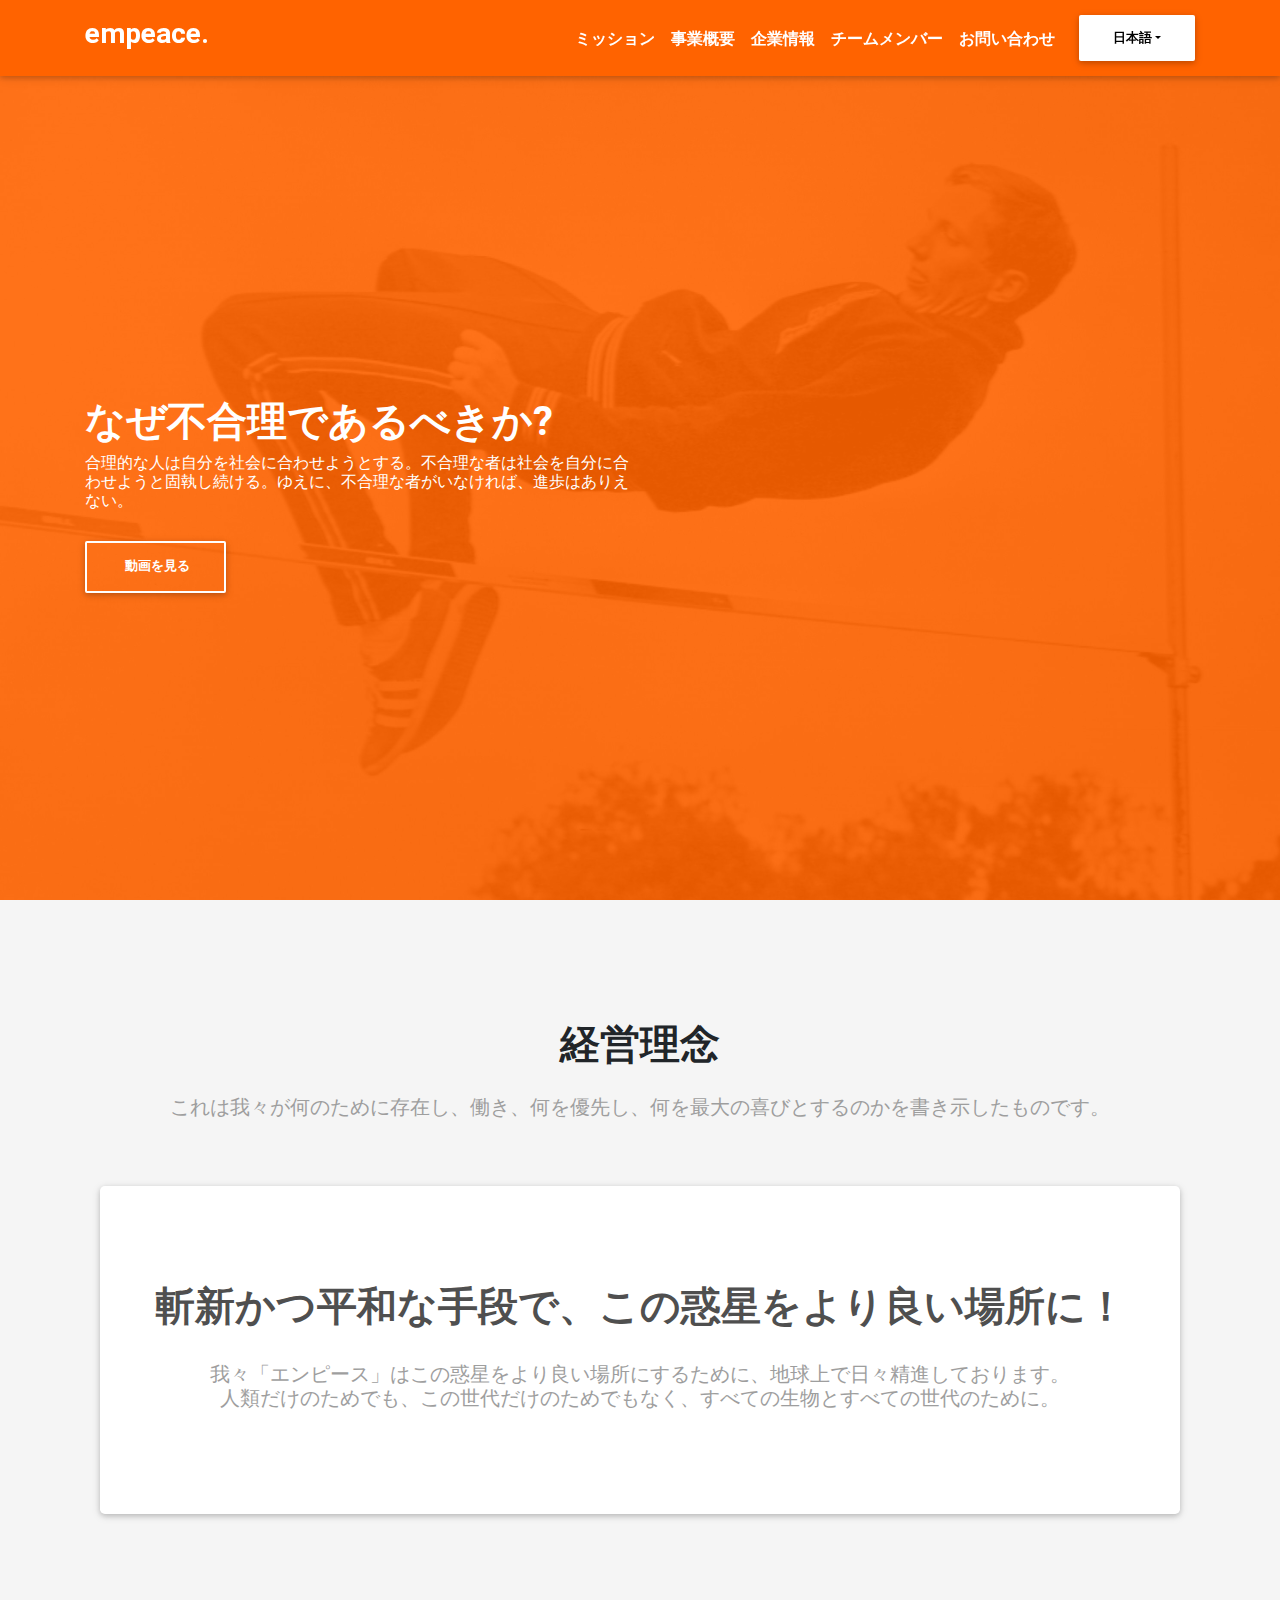
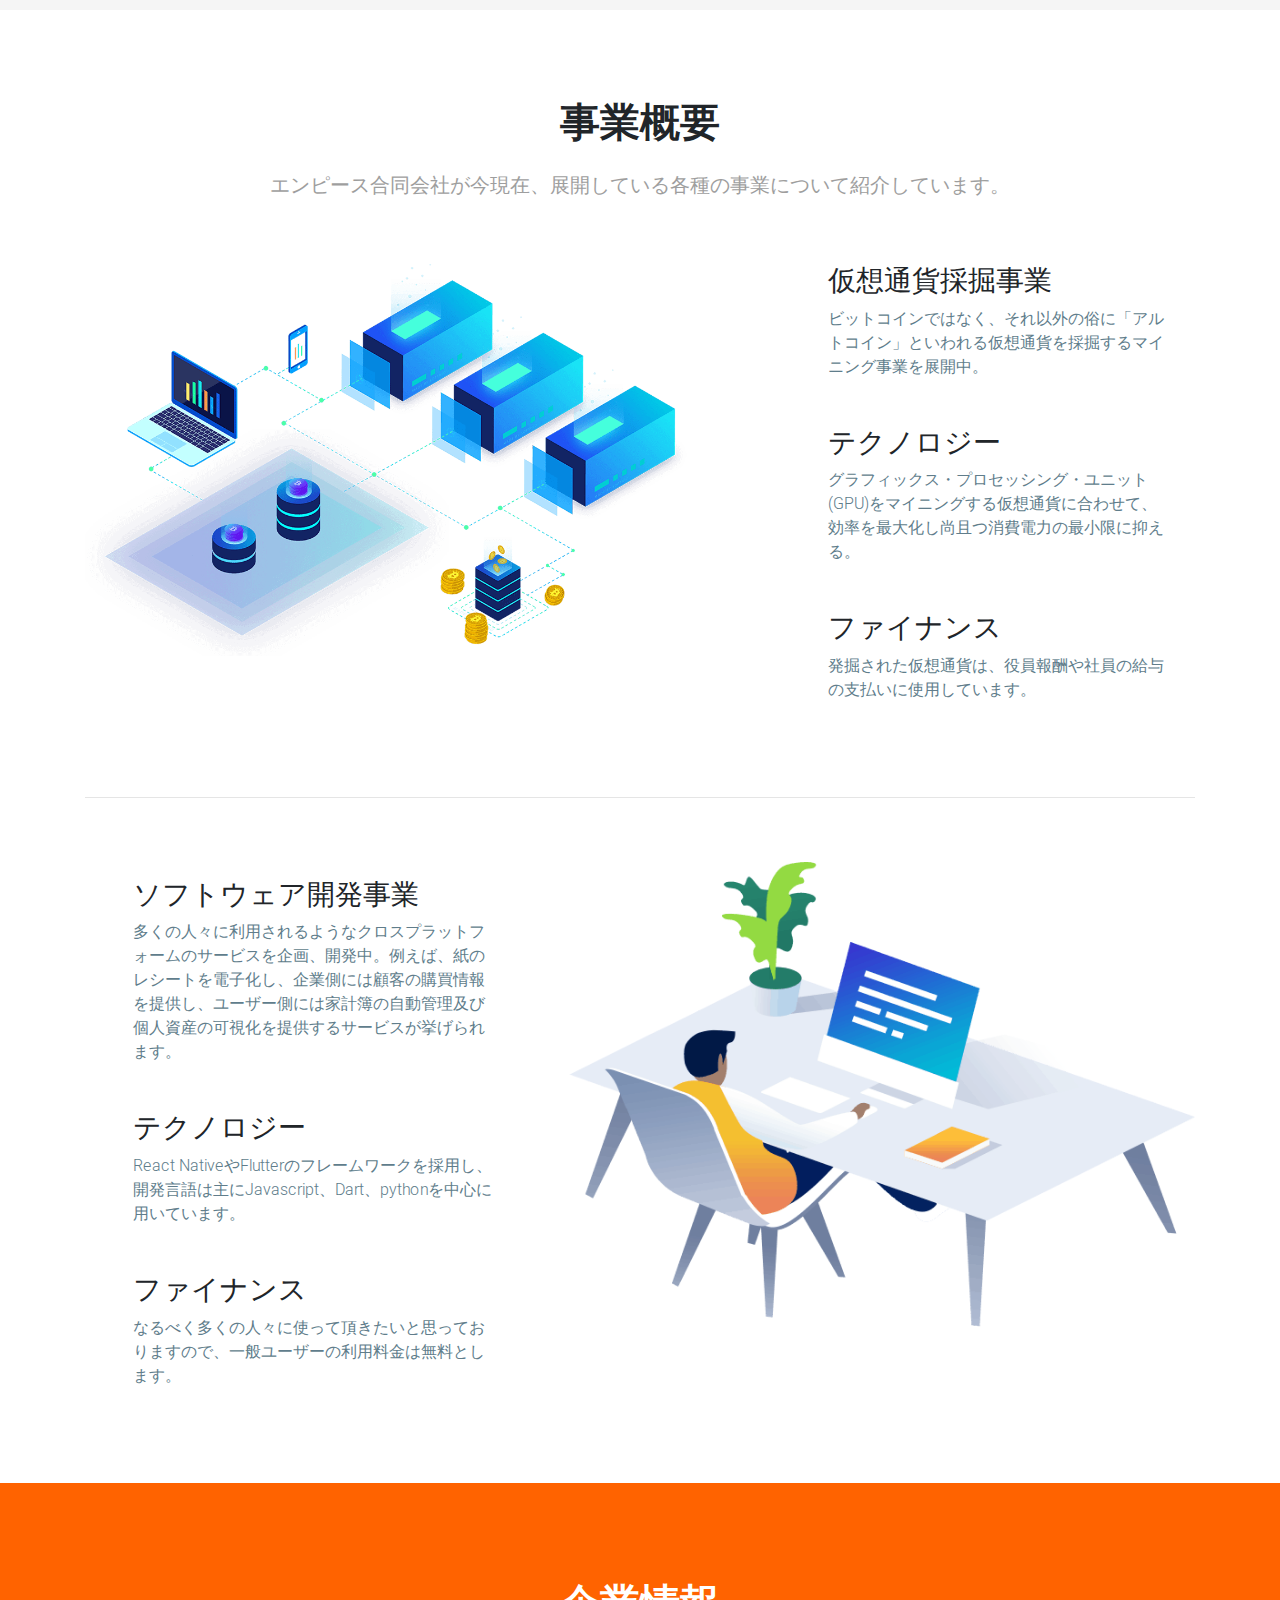
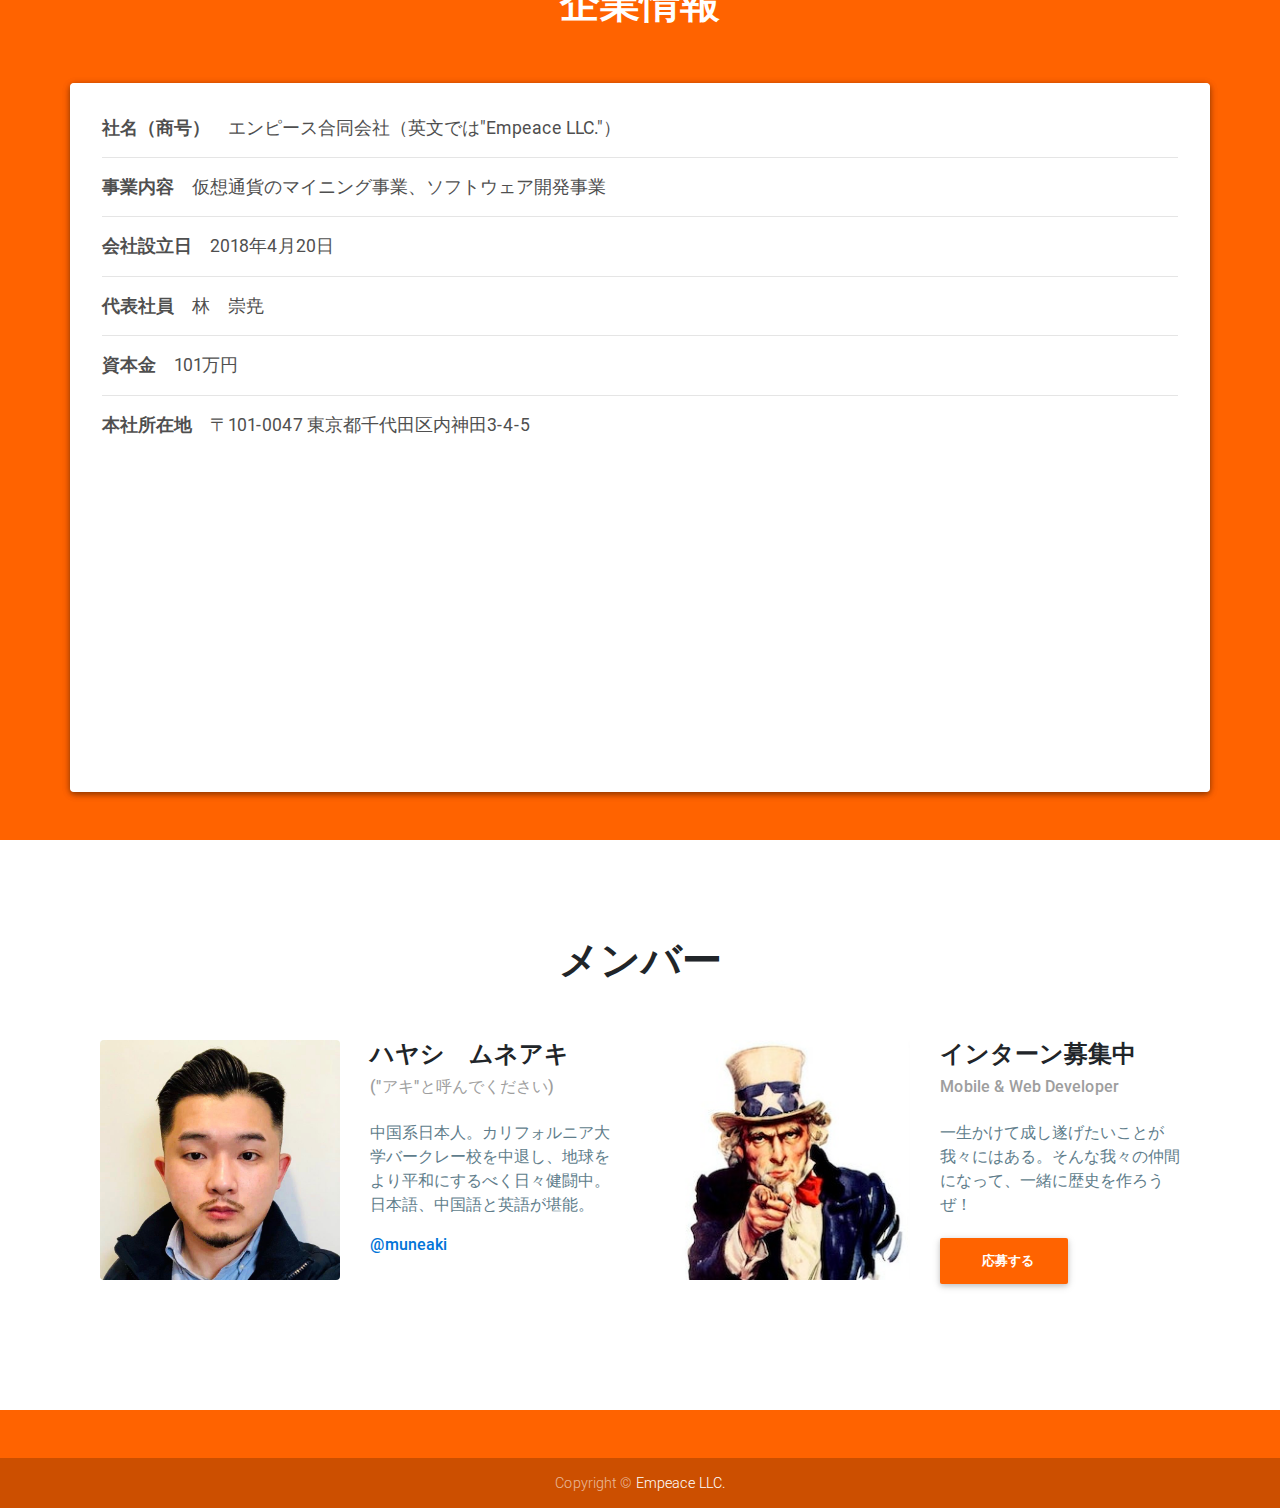
==== commit 9023d29c: "img updated" ====
--- a/index.html
+++ b/index.html
@@ -65,7 +65,7 @@
             <div class="white-text pt-5">
               <div class="wow fadeInLeft" data-wow-delay="0.3s">
               <h1 class="h1-responsive mt-50 pt-5 font-bold"><strong>なぜ不合理であるべきか?</strong></h1>
-                <h6 class="h6-responsive pb-3 font-bold">合理的な人は自分を世界に合わせようとする。不合理な者は世界を自分に合わせようと固執し続ける。ゆえに、不合理な者がいなければ、進歩はありえない。
+                <h6 class="h6-responsive pb-3 font-bold">合理的な人は自分を社会に合わせようとする。不合理な者は社会を自分に合わせようと固執し続ける。ゆえに、不合理な者がいなければ、進歩はありえない。
                 </h6>
               </div>
                 <div class="wow fadeInUp" data-wow-delay="0.3s"><a class="btn btn-outline-white text-white font-bold ml-0" href="https://youtu.be/CZsH46Ek2ao?t=5" target="_blank"><i class="fa fa-play mr-1 text-white"></i><strong class="text-white">動画を見る</strong></a>
@@ -81,7 +81,7 @@
   <div class="container">
     <div class="wow fadeIn">
       <h2 class="text-center h1 pt-5 my-4"><strong>経営理念</strong></h2>
-      <p class="px-3 mb-5 pb-3 lead grey-text">我々が何のために存在し、働き、何を優先し、何を最大の喜びとするのかを書き示したものです。</p>
+      <p class="px-3 mb-5 pb-3 lead grey-text">これは我々が何のために存在し、働き、何を優先し、何を最大の喜びとするのかを書き示したものです。</p>
     </div>
     <div class="col-md-12 mb-r wow fadeInUp" data-wow-delay=".3s">
         <div class="card body pt-5">
@@ -102,7 +102,7 @@
   <div class="container">
     <div class="wow fadeIn">
       <h2 class="text-center h1 my-4 pt-3"><strong>事業概要</strong></h2>
-      <p class="px-3 mb-5 pb-3 lead grey-text text-center">エンピース合同会社が現在展開している各種の事業について紹介しています。</p>
+      <p class="px-3 mb-5 pb-3 lead grey-text text-center">エンピース合同会社が今現在、展開している各種の事業について紹介しています。</p>
     </div>
     <div class="row wow fadeIn" data-wow-delay=".3s">
       <div class="col-lg-8 col-xl-7 pr-lg-5 pb-5"><img class="img-fluid" src="img/mining.png" alt="project image"/></div>
@@ -119,14 +119,14 @@
           <div class="col-1 mr-2"><i class="fas fa-tasks py-3 fa-2x icons"></i></div>
           <div class="col-10">
             <h3 class="h3 font-bold pt-3">テクノロジー</h3>
-            <p class="blue-grey-text">グラフィックス プロセッシング ユニット(GPU)をマイニングする仮想通貨に合わせて、効率を最大化し尚且つ消費電力の最小限に抑える。</p>
+            <p class="blue-grey-text">グラフィックス・プロセッシング・ユニット(GPU)をマイニングする仮想通貨に合わせて、効率を最大化し尚且つ消費電力の最小限に抑える。</p>
           </div>
         </div>
         <div class="row mb-5">
           <div class="col-1 mr-2"><i class="fab fa-monero py-3 fa-2x icons"></i></div>
           <div class="col-10">
             <h3 class="h3 font-bold pt-3">ファイナンス</h3>
-            <p class="blue-grey-text">発掘した仮想通貨は、役員報酬や社員の給与の支払いに使用しています。</p>
+            <p class="blue-grey-text">発掘された仮想通貨は、役員報酬や社員の給与の支払いに使用しています。</p>
           </div>
         </div>
       </div>
@@ -138,7 +138,7 @@
           <div class="col-1 mr-2"><i class="fas fa-file-invoice fa-2x icons"></i></div>
           <div class="col-10">
             <h3 class="h3 font-bold">ソフトウェア開発事業</h3>
-            <p class="blue-grey-text">多くの人々に使われるクロスプラットフォームのサービスを企画、開発中。例えば、紙のレシートを電子化し、企業側には顧客の購買情報の可視化、ユーザー側に家計の自動管理を提供するサービスが挙げられます。</p>
+            <p class="blue-grey-text">多くの人々に利用されるようなクロスプラットフォームのサービスを企画、開発中。例えば、紙のレシートを電子化し、企業側には顧客の購買情報を提供し、ユーザー側には家計簿の自動管理及び個人資産の可視化を提供するサービスが挙げられます。</p>
           </div>
         </div>
         <div class="row mb-3">
@@ -152,7 +152,7 @@
            <div class="col-1 mr-2"><i class="fas fa-yen-sign py-3 fa-2x icons"></i></div>
           <div class="col-10">
             <h3 class="h3 font-bold pt-3">ファイナンス</h3>
-            <p class="blue-grey-text">出来るだけ多くの人々に使って頂きたいと思っておりますので、一般ユーザーの利用料金は無料とします。</p>
+            <p class="blue-grey-text">なるべく多くの人々に使って頂きたいと思っておりますので、一般ユーザーの利用料金は無料とします。</p>
           </div>
         </div>
       </div>
@@ -206,7 +206,7 @@
         <div class="col-md-6 float-right">
           <div class="h4 font-bold"><strong>インターン募集中</strong></div>
           <h6 class="font-bold grey-text mb-4">Mobile & Web Developer</h6>
-          <p class="blue-grey-text">一生かけて成し遂げたいことが我々にはある。そんな我々の仲間になって、一緒に世界を変えちまおうぜ！</p>                
+          <p class="blue-grey-text">一生かけて成し遂げたいことが我々にはある。そんな我々の仲間になって、一緒に歴史を作ろうぜ！</p>                
           <div class="center-on-small-only mb-4">
             <a target="_blank" href="https://docs.google.com/forms/d/e/1FAIpQLScu_4jj2ql03pMWBBXofvXPFcHM3SgLqIWoVuDqEA6NSux1wA/viewform?usp=sf_link" class="text-white"><button class="btn orenges btn-rounded ml-0" type="submit">
               <i class="far fa-file-alt mr-2"></i><strong>応募する</strong>
